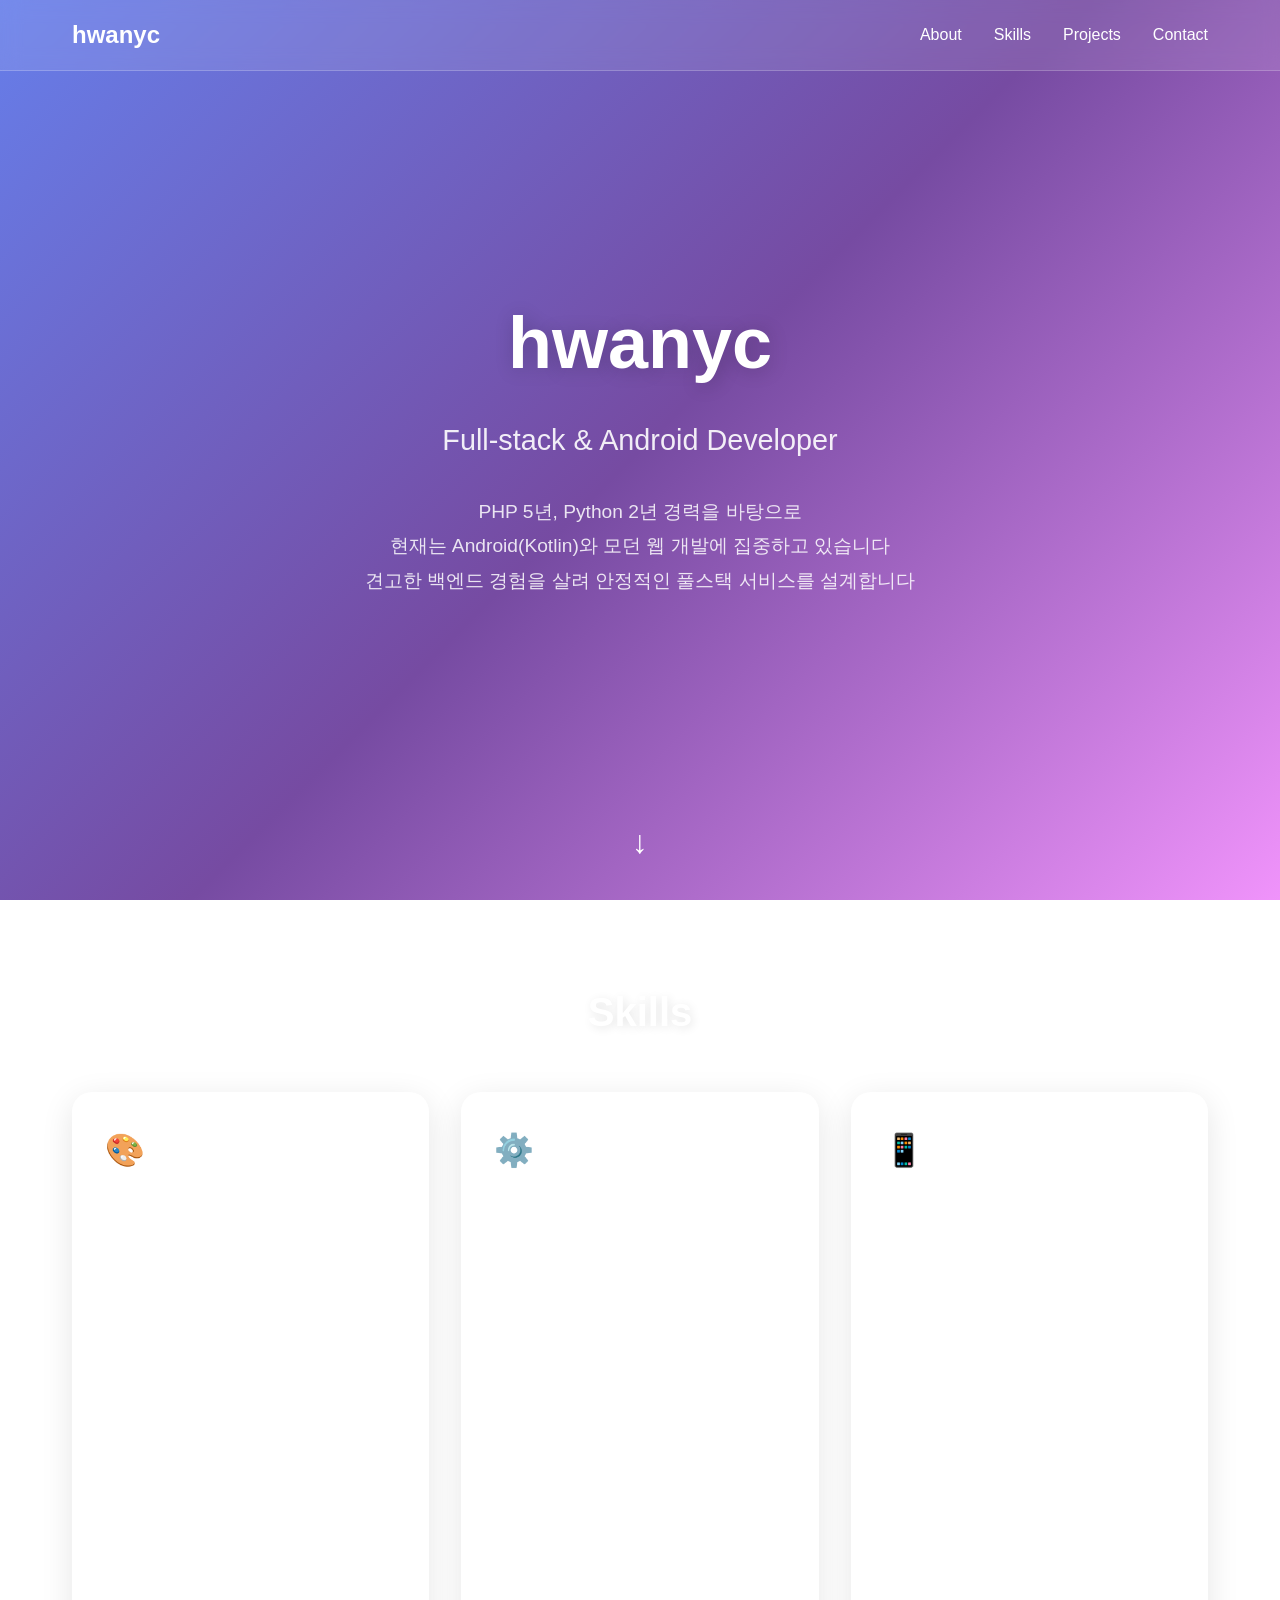
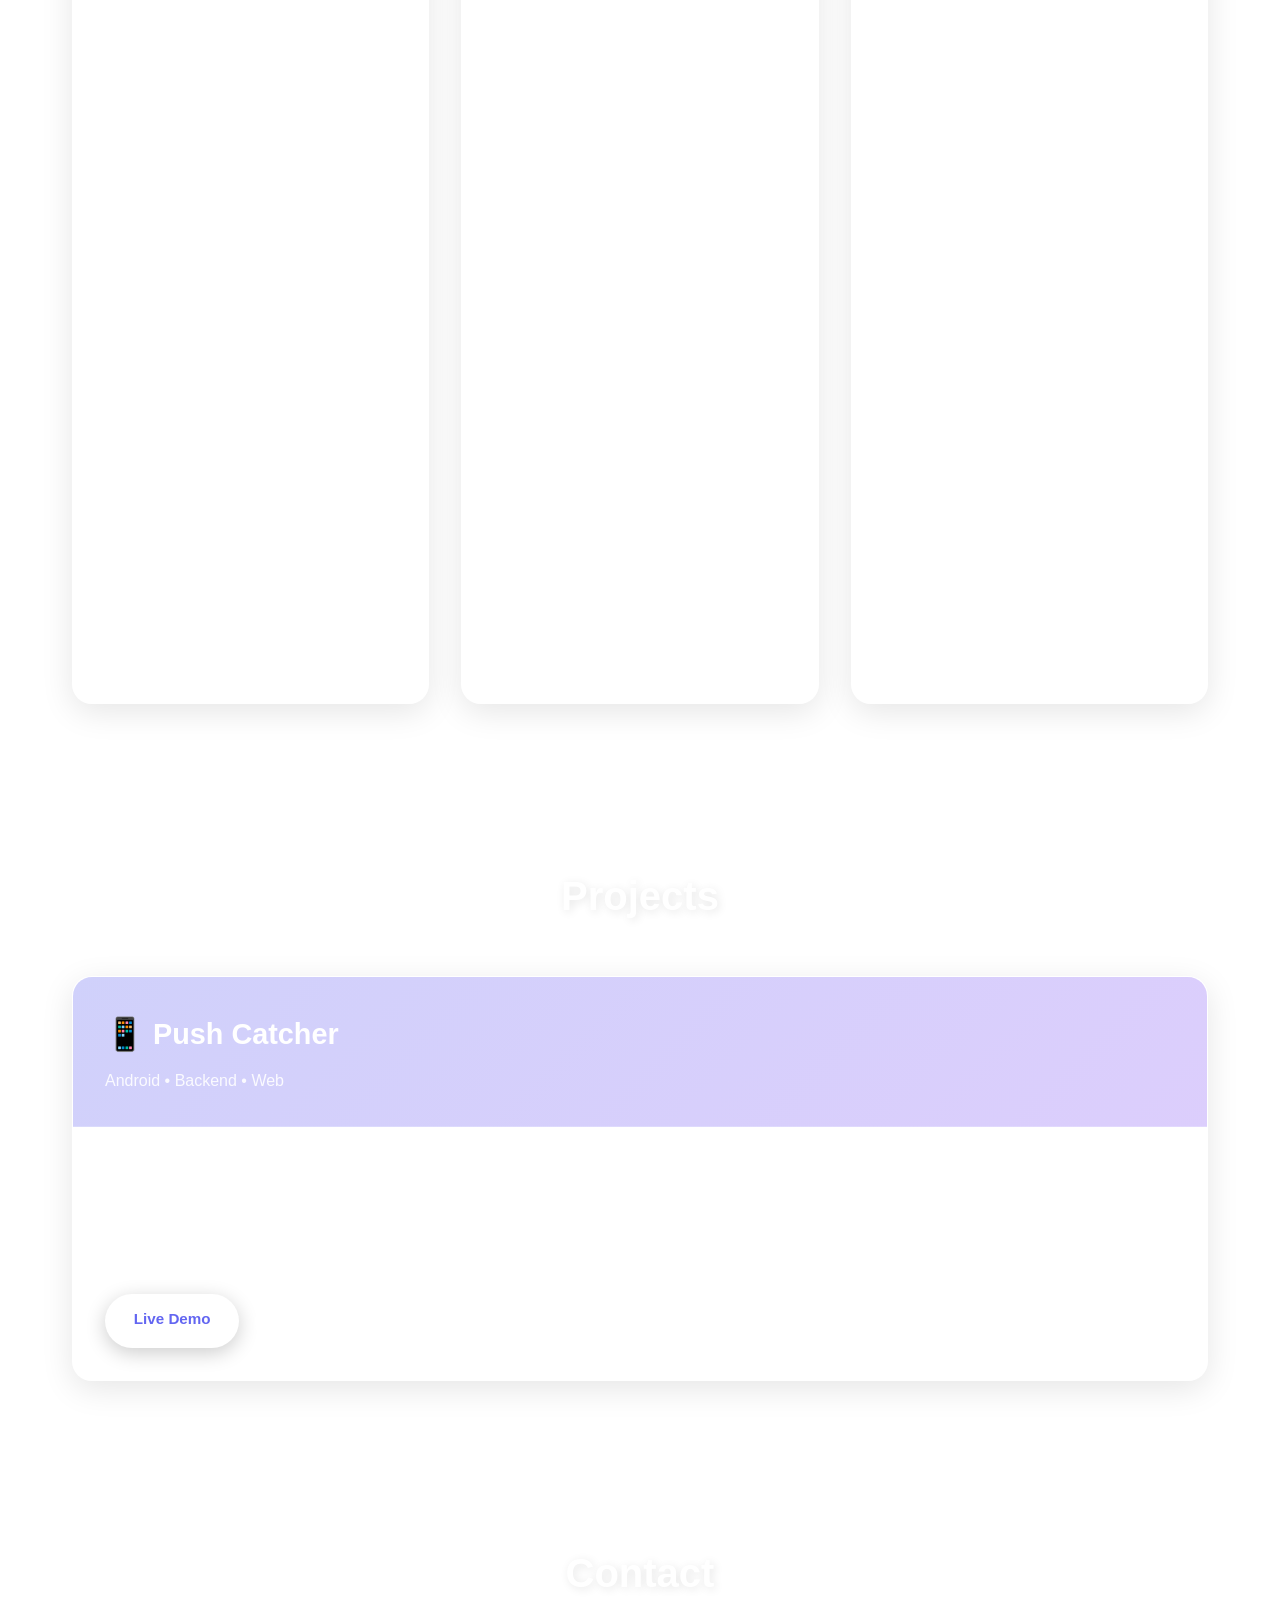
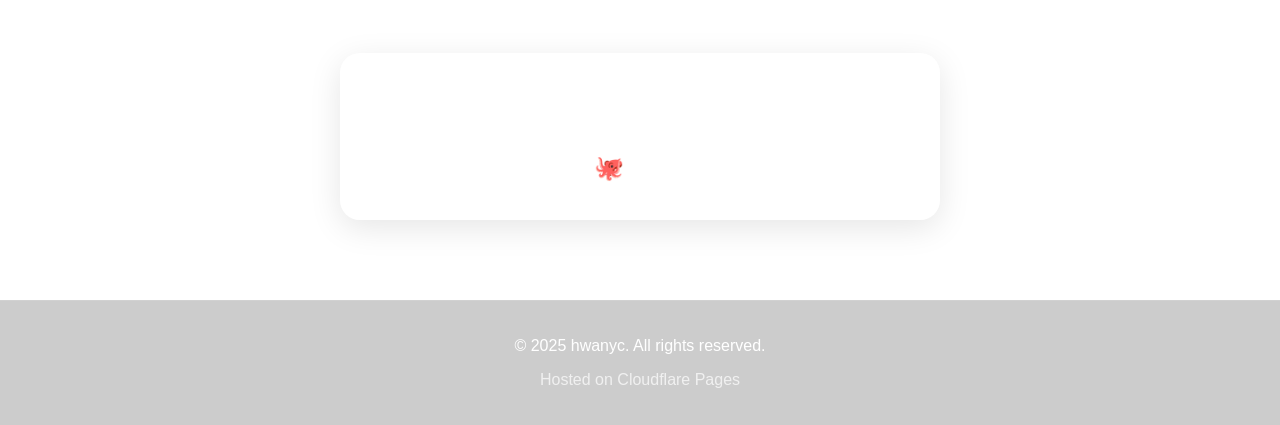
==== index.html @ a9b8cf5f "Restructure portfolio with main landing and detail pages 메인 랜딩 페이지와 서브 페이지로 구조 분리: - index.html: 프로필" ====
<!DOCTYPE html>
<html lang="ko">
<head>
    <meta charset="UTF-8">
    <meta name="viewport" content="width=device-width, initial-scale=1.0">
    <title>hwanyc - Full-stack & Android Developer</title>
    <meta name="description" content="Full-stack Developer 경력 7년차, Android 개발자 포트폴리오">
    <link rel="stylesheet" href="css/main.css">
</head>
<body>

    <!-- Navigation -->
    <nav>
        <div class="container">
            <a href="#" class="logo">hwanyc</a>
            <ul>
                <li><a href="#about">About</a></li>
                <li><a href="#skills">Skills</a></li>
                <li><a href="#projects">Projects</a></li>
                <li><a href="#contact">Contact</a></li>
            </ul>
        </div>
    </nav>

    <!-- Hero Section -->
    <section class="hero">
        <div class="hero-content">
            <h1>hwanyc</h1>
            <p class="subtitle">Full-stack & Android Developer</p>
            <p class="description">
                PHP 5년, Python 2년 경력을 바탕으로<br>
                현재는 Android(Kotlin)와 모던 웹 개발에 집중하고 있습니다<br>
                견고한 백엔드 경험을 살려 안정적인 풀스택 서비스를 설계합니다
            </p>
        </div>
        <div class="scroll-indicator">↓</div>
    </section>

    <!-- Skills Section -->
    <section id="skills">
        <div class="container">
            <h2 class="section-title">Skills</h2>
            <div class="skills-grid">
                <!-- Frontend -->
                <div class="glass-card skill-category">
                    <h3>
                        <span class="icon">🎨</span>
                        Frontend
                    </h3>
                    <div class="skill-item">
                        <div class="skill-name">Modern Web Development</div>
                        <div class="skill-description">
                            React 기반 SPA 개발과 Vite를 활용한 빠른 빌드 환경 구축 경험
                        </div>
                        <div class="skill-tags">
                            <span class="skill-tag">React</span>
                            <span class="skill-tag">Vite</span>
                            <span class="skill-tag">React Router</span>
                        </div>
                    </div>
                    <div class="skill-item">
                        <div class="skill-name">Styling & UI Framework</div>
                        <div class="skill-description">
                            Tailwind CSS로 유틸리티 퍼스트 방식의 반응형 디자인 구현
                        </div>
                        <div class="skill-tags">
                            <span class="skill-tag">Tailwind CSS</span>
                            <span class="skill-tag">Responsive Design</span>
                        </div>
                    </div>
                    <div class="skill-item">
                        <div class="skill-name">Data Visualization</div>
                        <div class="skill-description">
                            Chart.js를 활용한 대시보드 및 통계 데이터 시각화
                        </div>
                        <div class="skill-tags">
                            <span class="skill-tag">Chart.js</span>
                        </div>
                    </div>
                </div>

                <!-- Backend -->
                <div class="glass-card skill-category">
                    <h3>
                        <span class="icon">⚙️</span>
                        Backend
                    </h3>
                    <div class="skill-item">
                        <div class="skill-name">Node.js & Express.js</div>
                        <div class="skill-description">
                            RESTful API 서버 구축과 미들웨어 기반 아키텍처 설계
                        </div>
                        <div class="skill-tags">
                            <span class="skill-tag">Node.js</span>
                            <span class="skill-tag">Express.js</span>
                            <span class="skill-tag">RESTful API</span>
                        </div>
                    </div>
                    <div class="skill-item">
                        <div class="skill-name">Database & BaaS</div>
                        <div class="skill-description">
                            Supabase와 PostgreSQL을 활용한 데이터베이스 설계 및 관리
                        </div>
                        <div class="skill-tags">
                            <span class="skill-tag">Supabase</span>
                            <span class="skill-tag">PostgreSQL</span>
                            <span class="skill-tag">Oracle</span>
                            <span class="skill-tag">MySQL</span>
                        </div>
                    </div>
                    <div class="skill-item">
                        <div class="skill-name">Security & Authentication</div>
                        <div class="skill-description">
                            TOTP 기반 2단계 인증 시스템 구현과 JWT 토큰 관리
                        </div>
                        <div class="skill-tags">
                            <span class="skill-tag">TOTP Auth</span>
                            <span class="skill-tag">JWT</span>
                        </div>
                    </div>
                    <div class="skill-item">
                        <div class="skill-name">Legacy Backend Experience</div>
                        <div class="skill-description">
                            PHP 5년, Python 2년 경력으로 안정적인 백엔드 서비스 운영
                        </div>
                        <div class="skill-tags">
                            <span class="skill-tag">PHP (5년)</span>
                            <span class="skill-tag">Python (2년)</span>
                        </div>
                    </div>
                </div>

                <!-- Android -->
                <div class="glass-card skill-category">
                    <h3>
                        <span class="icon">📱</span>
                        Android
                    </h3>
                    <div class="skill-item">
                        <div class="skill-name">Kotlin & Modern UI</div>
                        <div class="skill-description">
                            Jetpack Compose를 활용한 선언적 UI 개발과 Material Design 3 적용
                        </div>
                        <div class="skill-tags">
                            <span class="skill-tag">Kotlin</span>
                            <span class="skill-tag">Jetpack Compose</span>
                            <span class="skill-tag">Material Design 3</span>
                        </div>
                    </div>
                    <div class="skill-item">
                        <div class="skill-name">Legacy UI Experience</div>
                        <div class="skill-description">
                            XML View 기반 레거시 UI 개발 경험으로 Compose와 XML 모두 능숙하게 다룸
                        </div>
                        <div class="skill-tags">
                            <span class="skill-tag">XML View (Legacy)</span>
                            <span class="skill-tag">ConstraintLayout</span>
                            <span class="skill-tag">RecyclerView</span>
                        </div>
                    </div>
                    <div class="skill-item">
                        <div class="skill-name">Architecture & Patterns</div>
                        <div class="skill-description">
                            MVVM 아키텍처 패턴과 클린 아키텍처 기반 코드 설계
                        </div>
                        <div class="skill-tags">
                            <span class="skill-tag">MVVM</span>
                            <span class="skill-tag">Clean Architecture</span>
                        </div>
                    </div>
                    <div class="skill-item">
                        <div class="skill-name">Async & Reactive Programming</div>
                        <div class="skill-description">
                            Coroutines와 Flow를 활용한 비동기 처리와 반응형 프로그래밍
                        </div>
                        <div class="skill-tags">
                            <span class="skill-tag">Coroutines</span>
                            <span class="skill-tag">StateFlow</span>
                            <span class="skill-tag">Flow</span>
                        </div>
                    </div>
                    <div class="skill-item">
                        <div class="skill-name">Networking & Local Storage</div>
                        <div class="skill-description">
                            Ktor Client로 네트워킹 구현, Room과 DataStore로 로컬 데이터 관리
                        </div>
                        <div class="skill-tags">
                            <span class="skill-tag">Ktor Client</span>
                            <span class="skill-tag">Room Database</span>
                            <span class="skill-tag">DataStore</span>
                        </div>
                    </div>
                    <div class="skill-item">
                        <div class="skill-name">Android Services</div>
                        <div class="skill-description">
                            NotificationListenerService와 WorkManager를 활용한 백그라운드 작업 처리
                        </div>
                        <div class="skill-tags">
                            <span class="skill-tag">NotificationListenerService</span>
                            <span class="skill-tag">WorkManager</span>
                            <span class="skill-tag">Foreground Service</span>
                        </div>
                    </div>
                </div>
            </div>
        </div>
    </section>

    <!-- Projects Section -->
    <section id="projects">
        <div class="container">
            <h2 class="section-title">Projects</h2>
            <div class="projects-grid">
                <!-- Push Catcher Project -->
                <div class="project-card">
                    <div class="project-header">
                        <h3>
                            <span class="icon">📱</span>
                            Push Catcher
                        </h3>
                        <p class="project-type">Android • Backend • Web</p>
                    </div>
                    <div class="project-body">
                        <p class="project-description">
                            카드사 푸시 알림을 자동으로 캐치해서 거래 내역을 추적하고,
                            실적을 한눈에 관리할 수 있는 Android 앱입니다.
                            백엔드 API와 Web CMS까지 풀스택으로 개발했습니다.
                        </p>
                        <div class="project-tech">
                            <span class="tech-badge">Kotlin</span>
                            <span class="tech-badge">Compose</span>
                            <span class="tech-badge">MVVM</span>
                            <span class="tech-badge">Node.js</span>
                            <span class="tech-badge">Express</span>
                            <span class="tech-badge">React</span>
                            <span class="tech-badge">Supabase</span>
                        </div>
                        <div class="project-links">
                            <a href="https://push-catcher-frontend.vercel.app/" class="btn btn-primary" target="_blank" onclick="event.stopPropagation()">Live Demo</a>
                            <a href="push-catcher.html" class="btn btn-secondary" data-detail-link>자세히 보기</a>
                        </div>
                    </div>
                </div>

                <!-- Add more projects here in the future -->
            </div>
        </div>
    </section>

    <!-- Contact Section -->
    <section id="contact">
        <div class="container">
            <h2 class="section-title">Contact</h2>
            <div class="glass-card contact-info">
                <p>프로젝트 문의나 협업 제안이 있으시면 언제든 연락주세요</p>
                <div class="contact-links">
                    <a href="https://github.com/hwanyc-repository" class="contact-link" target="_blank">
                        <span class="icon">🐙</span>
                        <span>GitHub</span>
                    </a>
                </div>
            </div>
        </div>
    </section>

    <!-- Footer -->
    <footer>
        <p>&copy; 2025 hwanyc. All rights reserved.</p>
        <p style="margin-top: 0.5rem; color: rgba(255,255,255,0.7);">Hosted on Cloudflare Pages</p>
    </footer>

    <script src="js/main.js"></script>

</body>
</html>
---- css/main.css ----
/* Main Portfolio Styles */

* {
    margin: 0;
    padding: 0;
    box-sizing: border-box;
}

:root {
    --primary: #6366f1;
    --primary-dark: #4f46e5;
    --secondary: #ec4899;
    --accent: #14b8a6;
    --text-dark: #1e293b;
    --text-light: #64748b;
    --bg-light: #f8fafc;
}

html {
    scroll-behavior: smooth;
}

body {
    font-family: -apple-system, BlinkMacSystemFont, 'Segoe UI', 'Noto Sans KR', sans-serif;
    background: linear-gradient(135deg, #667eea 0%, #764ba2 50%, #f093fb 100%);
    background-attachment: fixed;
    color: var(--text-dark);
    line-height: 1.6;
    overflow-x: hidden;
}

/* Navigation */
nav {
    position: fixed;
    top: 0;
    width: 100%;
    background: rgba(255, 255, 255, 0.1);
    backdrop-filter: blur(10px);
    border-bottom: 1px solid rgba(255, 255, 255, 0.2);
    z-index: 1000;
    padding: 1rem 0;
}

nav .container {
    max-width: 1200px;
    margin: 0 auto;
    padding: 0 2rem;
    display: flex;
    justify-content: space-between;
    align-items: center;
}

nav .logo {
    font-size: 1.5rem;
    font-weight: bold;
    color: white;
    text-decoration: none;
}

nav ul {
    display: flex;
    list-style: none;
    gap: 2rem;
}

nav a {
    color: white;
    text-decoration: none;
    transition: opacity 0.3s;
}

nav a:hover {
    opacity: 0.8;
}

/* Hero Section */
.hero {
    min-height: 100vh;
    display: flex;
    align-items: center;
    justify-content: center;
    text-align: center;
    padding: 6rem 2rem 4rem;
    position: relative;
}

.hero-content {
    max-width: 900px;
    animation: fadeInUp 1s ease-out;
}

.hero h1 {
    font-size: 4.5rem;
    color: white;
    margin-bottom: 1rem;
    text-shadow: 2px 2px 20px rgba(0,0,0,0.2);
}

.hero .subtitle {
    font-size: 1.8rem;
    color: rgba(255, 255, 255, 0.9);
    margin-bottom: 2rem;
    font-weight: 300;
}

.hero .description {
    font-size: 1.2rem;
    color: rgba(255, 255, 255, 0.85);
    margin-bottom: 3rem;
    line-height: 1.8;
}

.scroll-indicator {
    position: absolute;
    bottom: 2rem;
    left: 50%;
    transform: translateX(-50%);
    animation: bounce 2s infinite;
    color: white;
    font-size: 2rem;
}

/* Container */
.container {
    max-width: 1200px;
    margin: 0 auto;
    padding: 0 2rem;
}

/* Section */
section {
    padding: 5rem 2rem;
}

.section-title {
    text-align: center;
    font-size: 2.5rem;
    color: white;
    margin-bottom: 3rem;
    text-shadow: 2px 2px 10px rgba(0,0,0,0.1);
}

/* Glass Card */
.glass-card {
    background: rgba(255, 255, 255, 0.15);
    backdrop-filter: blur(10px);
    border-radius: 20px;
    border: 1px solid rgba(255, 255, 255, 0.2);
    padding: 2rem;
    box-shadow: 0 8px 32px rgba(0,0,0,0.1);
    transition: transform 0.3s, box-shadow 0.3s;
}

.glass-card:hover {
    transform: translateY(-5px);
    box-shadow: 0 15px 45px rgba(0,0,0,0.2);
}

/* Skills Grid */
.skills-grid {
    display: grid;
    grid-template-columns: repeat(auto-fit, minmax(320px, 1fr));
    gap: 2rem;
    margin-top: 3rem;
}

.skill-category {
    text-align: left;
}

.skill-category h3 {
    color: white;
    font-size: 1.8rem;
    margin-bottom: 1.5rem;
    display: flex;
    align-items: center;
    gap: 0.5rem;
}

.skill-category .icon {
    font-size: 2rem;
}

.skill-item {
    margin-bottom: 1.5rem;
}

.skill-name {
    color: white;
    font-size: 1.1rem;
    font-weight: 600;
    margin-bottom: 0.5rem;
}

.skill-description {
    color: rgba(255, 255, 255, 0.8);
    font-size: 0.95rem;
    line-height: 1.5;
}

.skill-tags {
    display: flex;
    flex-wrap: wrap;
    gap: 0.5rem;
    margin-top: 0.5rem;
}

.skill-tag {
    background: rgba(255, 255, 255, 0.2);
    color: white;
    padding: 0.3rem 0.8rem;
    border-radius: 20px;
    font-size: 0.85rem;
    border: 1px solid rgba(255, 255, 255, 0.3);
}

/* Projects Grid */
.projects-grid {
    display: grid;
    grid-template-columns: repeat(auto-fit, minmax(350px, 1fr));
    gap: 2rem;
    margin-top: 3rem;
}

.project-card {
    background: rgba(255, 255, 255, 0.15);
    backdrop-filter: blur(10px);
    border-radius: 20px;
    border: 1px solid rgba(255, 255, 255, 0.2);
    padding: 0;
    overflow: hidden;
    box-shadow: 0 8px 32px rgba(0,0,0,0.1);
    transition: transform 0.3s, box-shadow 0.3s;
    cursor: pointer;
}

.project-card:hover {
    transform: translateY(-5px);
    box-shadow: 0 15px 45px rgba(0,0,0,0.2);
}

.project-header {
    background: linear-gradient(135deg, rgba(99, 102, 241, 0.3) 0%, rgba(139, 92, 246, 0.3) 100%);
    padding: 2rem;
    border-bottom: 1px solid rgba(255, 255, 255, 0.2);
}

.project-header h3 {
    color: white;
    font-size: 1.8rem;
    margin-bottom: 0.5rem;
    display: flex;
    align-items: center;
    gap: 0.5rem;
}

.project-header .icon {
    font-size: 2rem;
}

.project-header .project-type {
    color: rgba(255, 255, 255, 0.9);
    font-size: 1rem;
    font-weight: 400;
}

.project-body {
    padding: 2rem;
}

.project-description {
    color: rgba(255, 255, 255, 0.9);
    margin-bottom: 1.5rem;
    line-height: 1.6;
}

.project-tech {
    display: flex;
    flex-wrap: wrap;
    gap: 0.5rem;
    margin-bottom: 1.5rem;
}

.tech-badge {
    background: rgba(255, 255, 255, 0.2);
    backdrop-filter: blur(10px);
    color: white;
    padding: 0.4rem 1rem;
    border-radius: 20px;
    border: 1px solid rgba(255, 255, 255, 0.3);
    font-weight: 500;
    font-size: 0.85rem;
}

.project-links {
    display: flex;
    gap: 1rem;
}

.btn {
    padding: 0.8rem 1.8rem;
    border-radius: 50px;
    text-decoration: none;
    font-weight: 600;
    transition: all 0.3s;
    display: inline-block;
    font-size: 0.95rem;
}

.btn-primary {
    background: white;
    color: var(--primary);
    box-shadow: 0 5px 20px rgba(0,0,0,0.2);
}

.btn-primary:hover {
    transform: translateY(-2px);
    box-shadow: 0 8px 25px rgba(0,0,0,0.3);
}

.btn-secondary {
    background: rgba(255, 255, 255, 0.2);
    color: white;
    border: 2px solid white;
    backdrop-filter: blur(10px);
}

.btn-secondary:hover {
    background: rgba(255, 255, 255, 0.3);
    transform: translateY(-2px);
}

/* Contact */
.contact-info {
    text-align: center;
    max-width: 600px;
    margin: 0 auto;
}

.contact-info p {
    color: rgba(255, 255, 255, 0.9);
    font-size: 1.2rem;
    margin-bottom: 2rem;
}

.contact-links {
    display: flex;
    justify-content: center;
    gap: 2rem;
    flex-wrap: wrap;
}

.contact-link {
    color: white;
    text-decoration: none;
    font-size: 1.1rem;
    display: flex;
    align-items: center;
    gap: 0.5rem;
    transition: opacity 0.3s;
}

.contact-link:hover {
    opacity: 0.8;
}

.contact-link .icon {
    font-size: 1.5rem;
}

/* Footer */
footer {
    background: rgba(0, 0, 0, 0.2);
    backdrop-filter: blur(10px);
    color: white;
    text-align: center;
    padding: 2rem;
    border-top: 1px solid rgba(255, 255, 255, 0.1);
}

/* Animations */
@keyframes fadeInUp {
    from {
        opacity: 0;
        transform: translateY(30px);
    }
    to {
        opacity: 1;
        transform: translateY(0);
    }
}

@keyframes bounce {
    0%, 20%, 50%, 80%, 100% {
        transform: translateX(-50%) translateY(0);
    }
    40% {
        transform: translateX(-50%) translateY(-20px);
    }
    60% {
        transform: translateX(-50%) translateY(-10px);
    }
}

.fade-in {
    opacity: 0;
    animation: fadeInUp 0.8s ease-out forwards;
}

/* Mobile Responsive */
@media (max-width: 768px) {
    .hero h1 {
        font-size: 2.5rem;
    }

    .hero .subtitle {
        font-size: 1.3rem;
    }

    nav ul {
        display: none;
    }

    .section-title {
        font-size: 2rem;
    }

    .skills-grid,
    .projects-grid {
        grid-template-columns: 1fr;
    }

    .project-links {
        flex-direction: column;
    }

    .btn {
        width: 100%;
        text-align: center;
    }
}
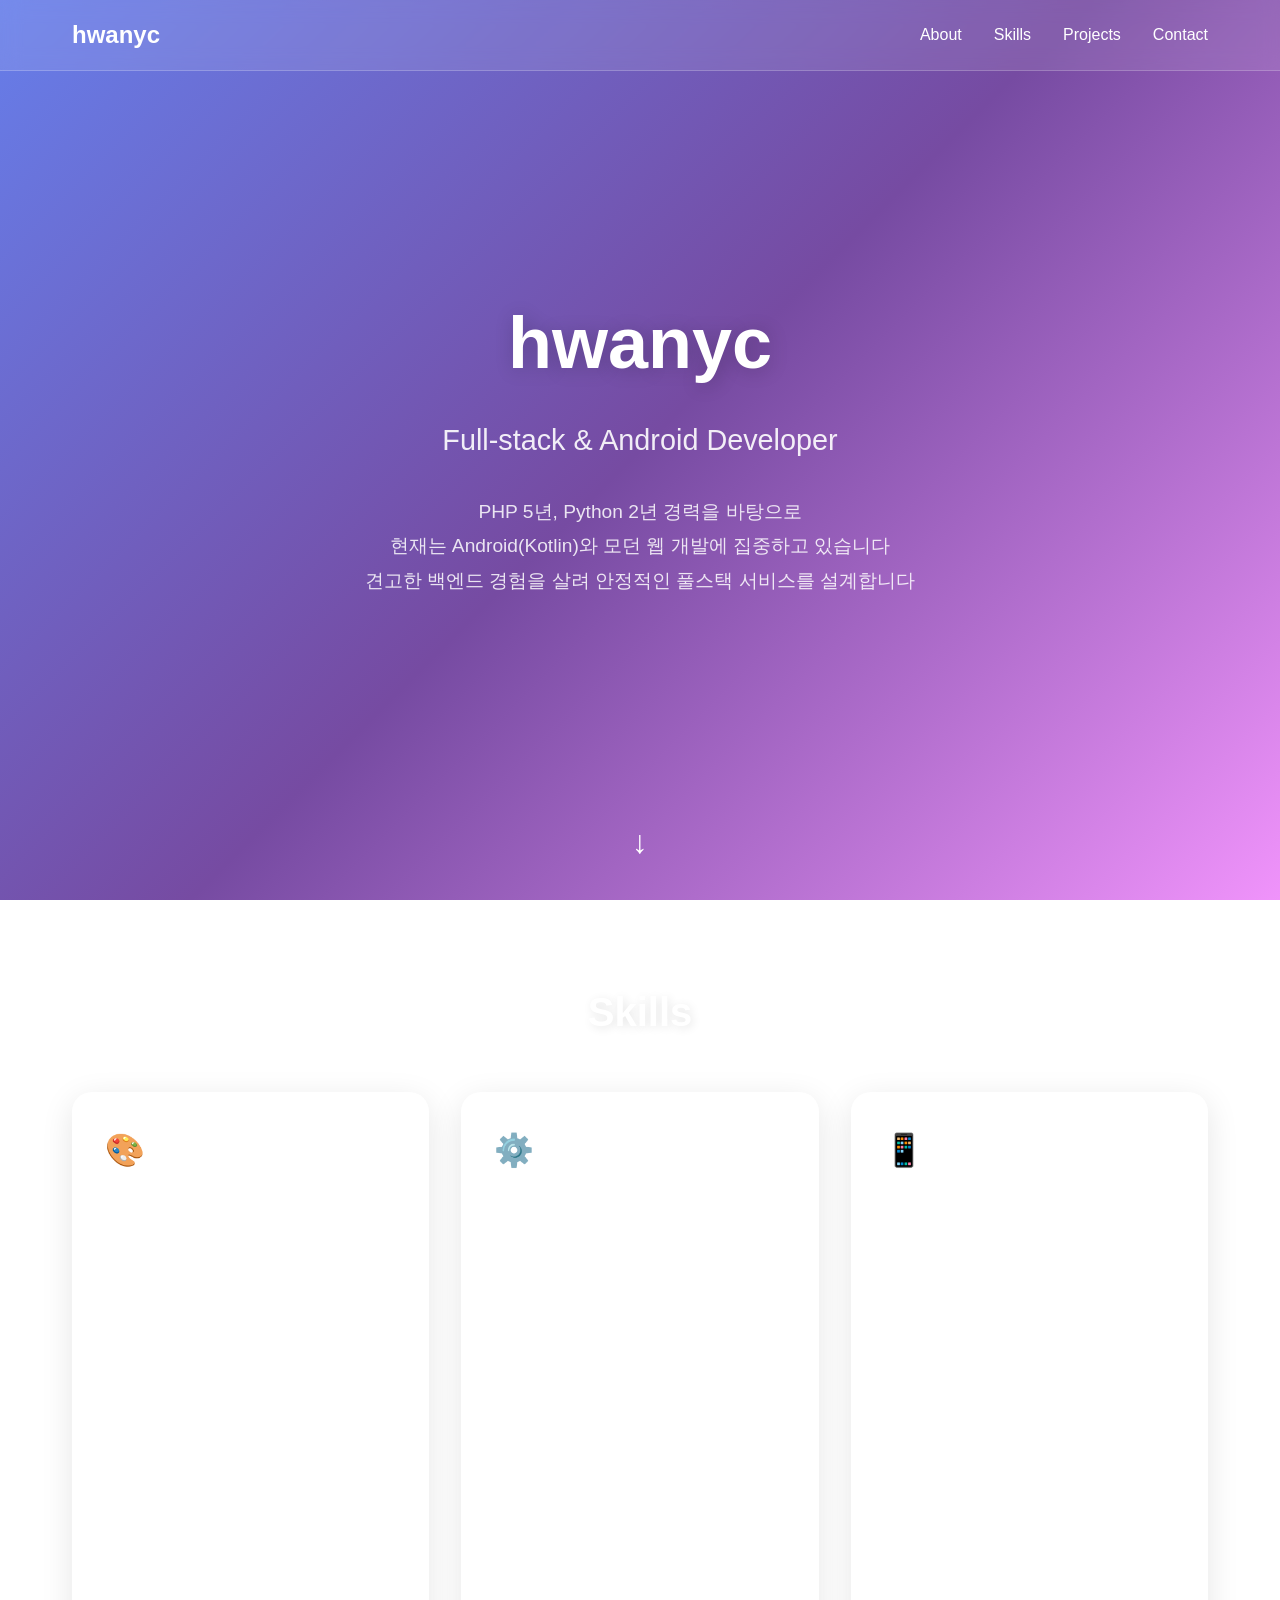
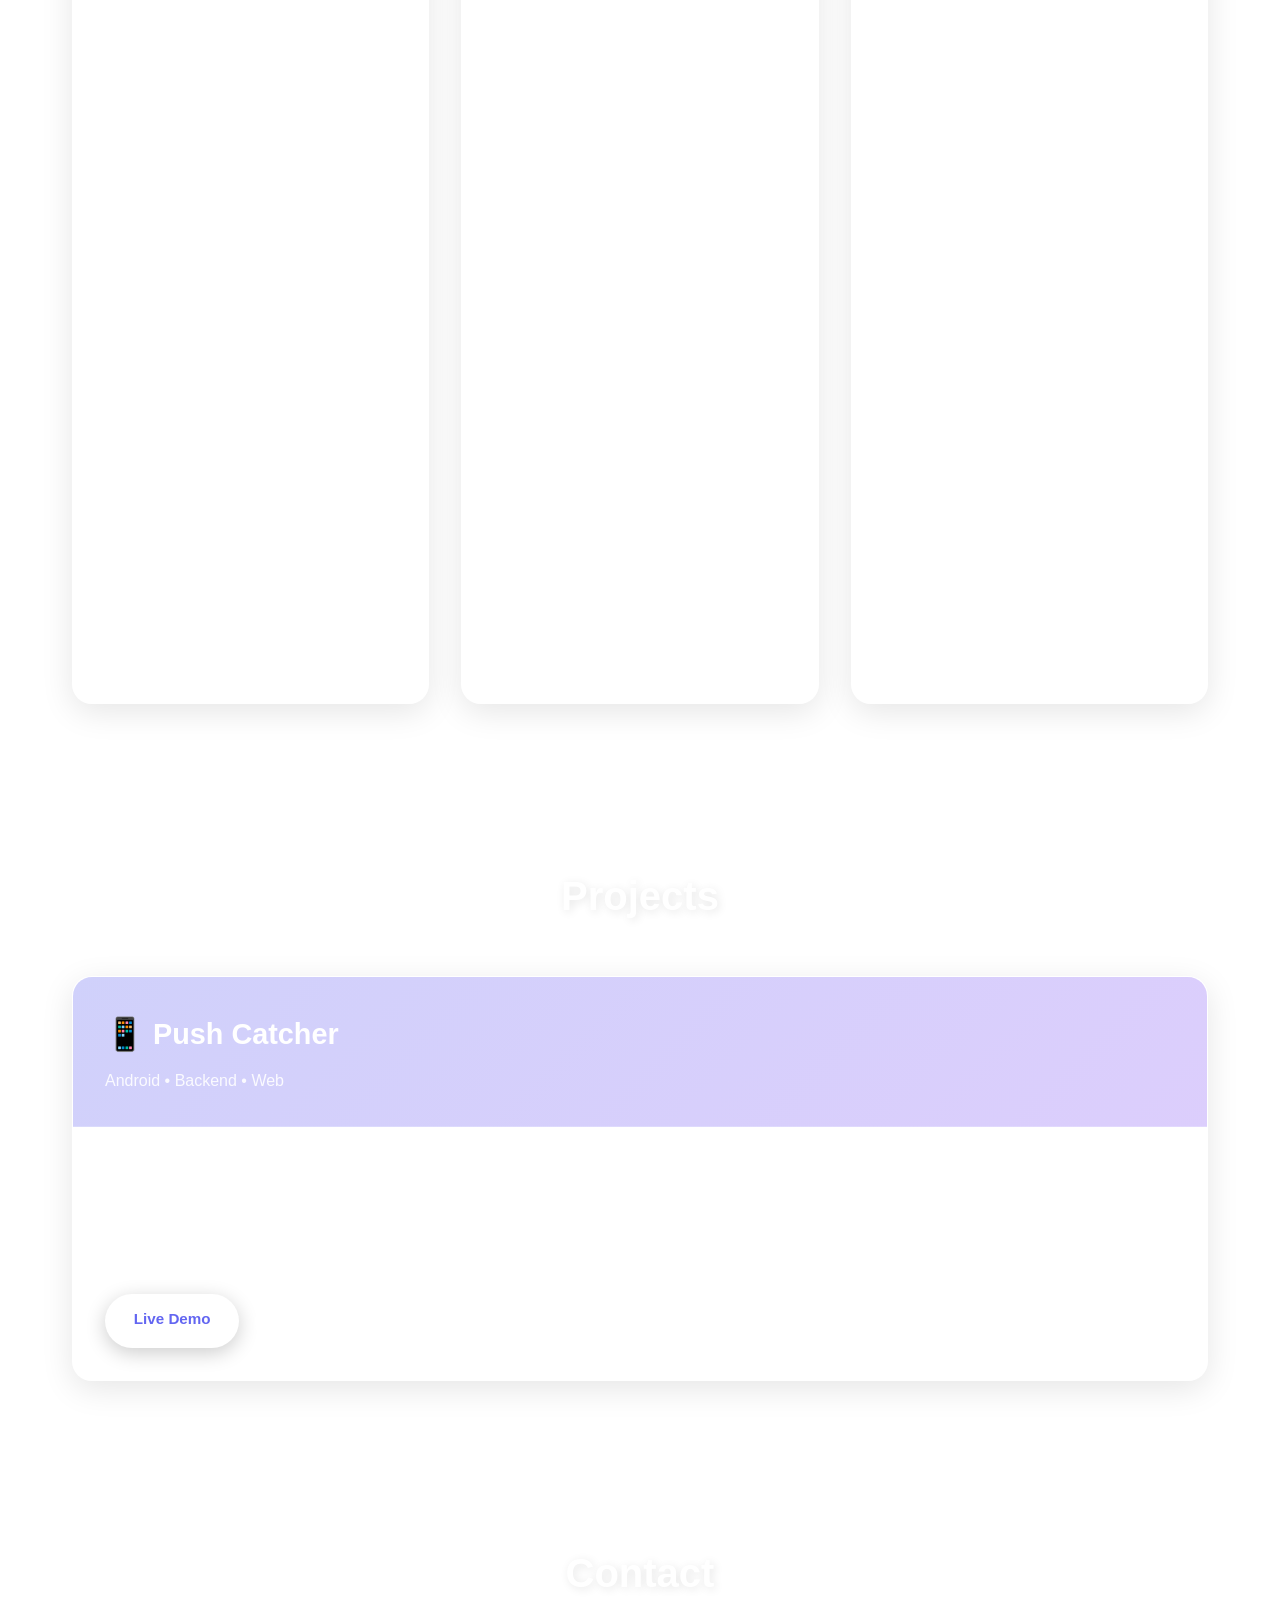
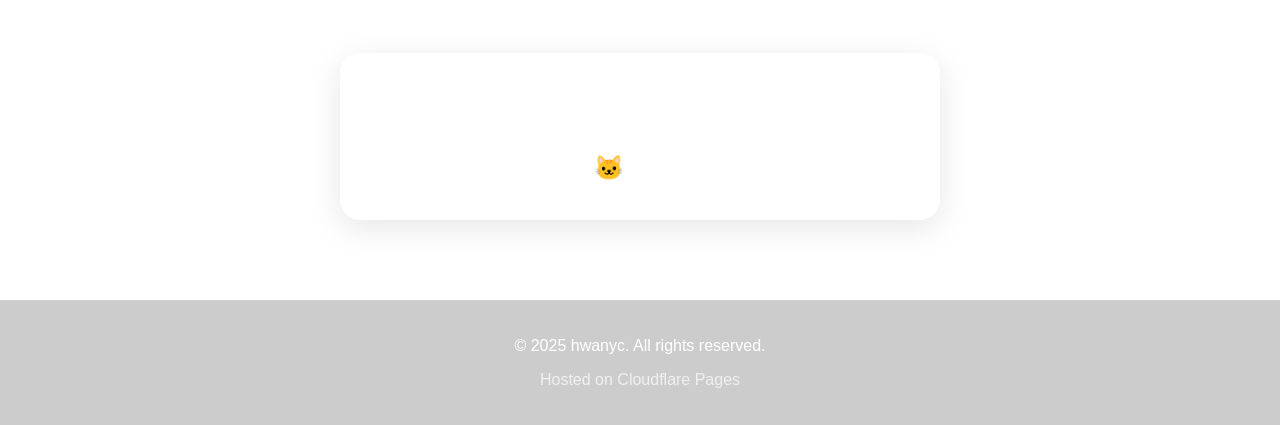
==== commit d89a790f: "Change GitHub icon from octopus to cat" ====
--- a/index.html
+++ b/index.html
@@ -255,7 +255,7 @@
                 <p>프로젝트 문의나 협업 제안이 있으시면 언제든 연락주세요</p>
                 <div class="contact-links">
                     <a href="https://github.com/hwanyc-repository" class="contact-link" target="_blank">
-                        <span class="icon">🐙</span>
+                        <span class="icon">🐱</span>
                         <span>GitHub</span>
                     </a>
                 </div>
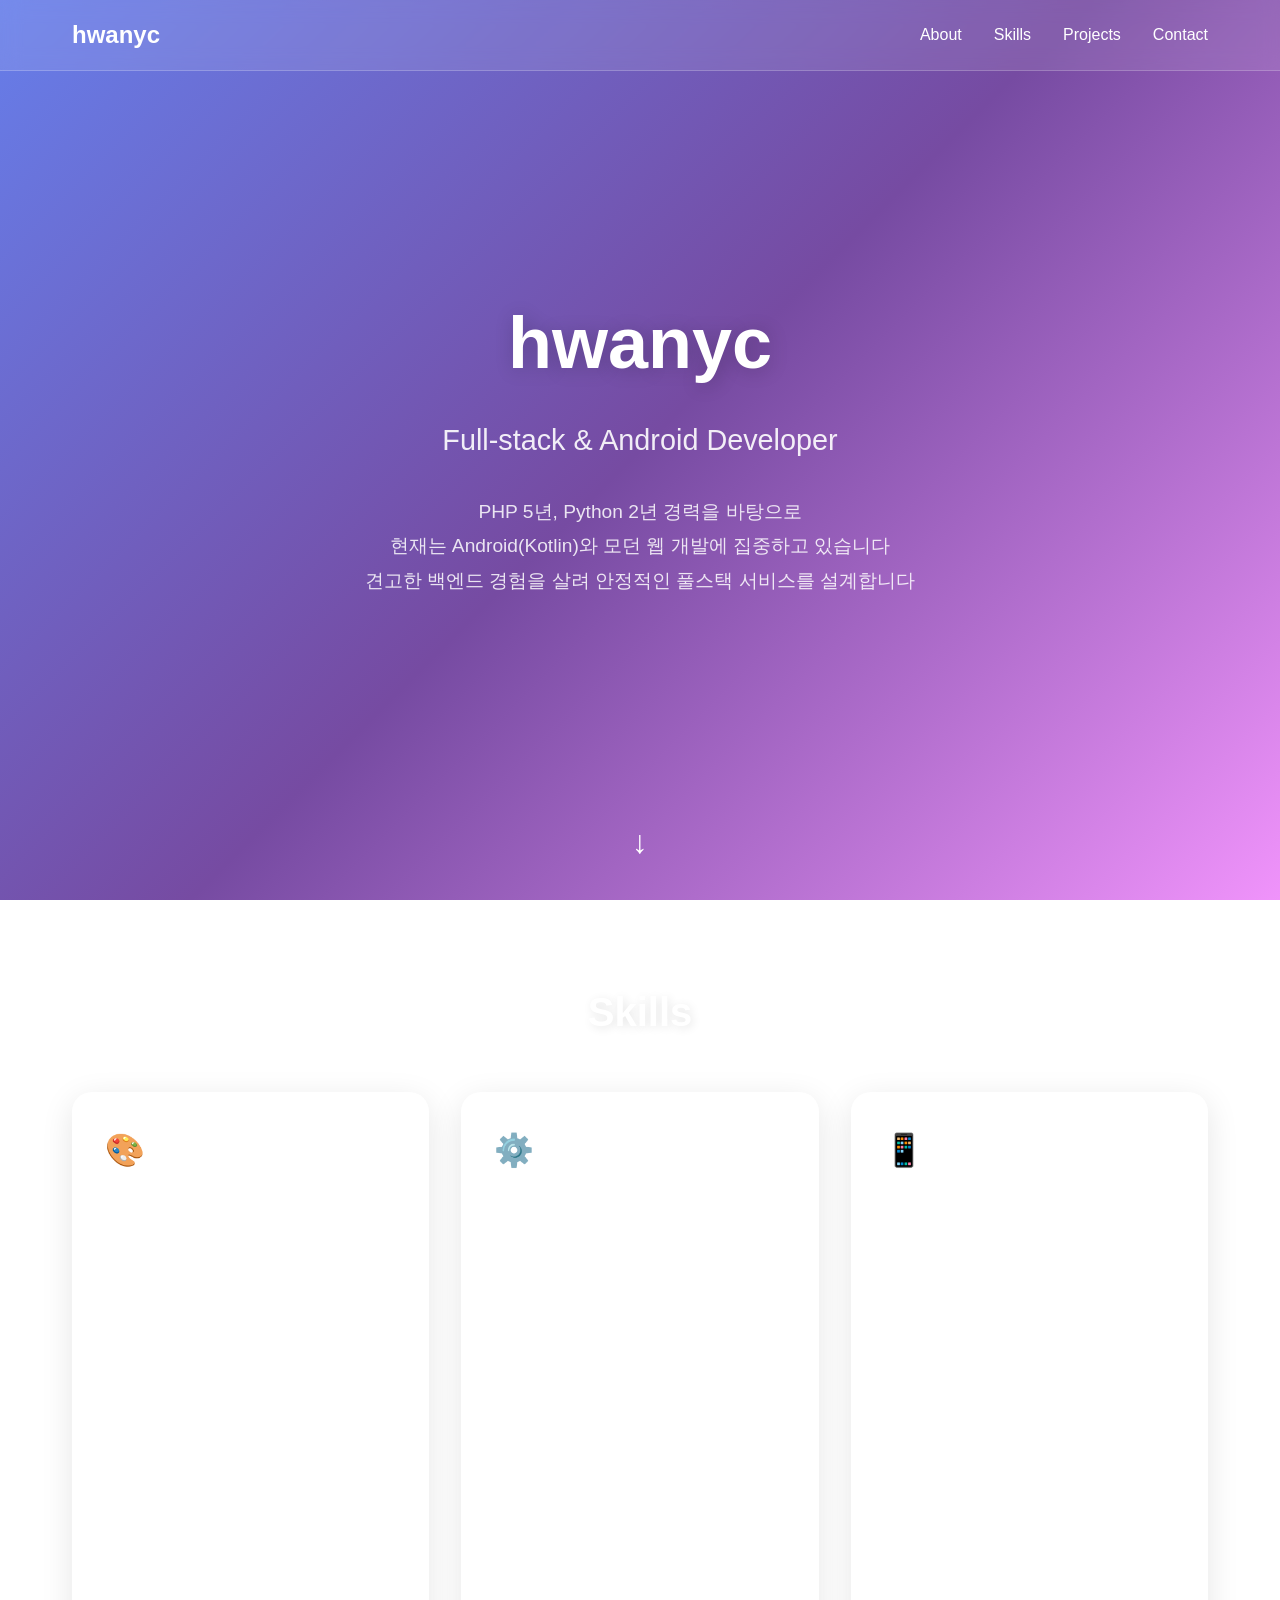
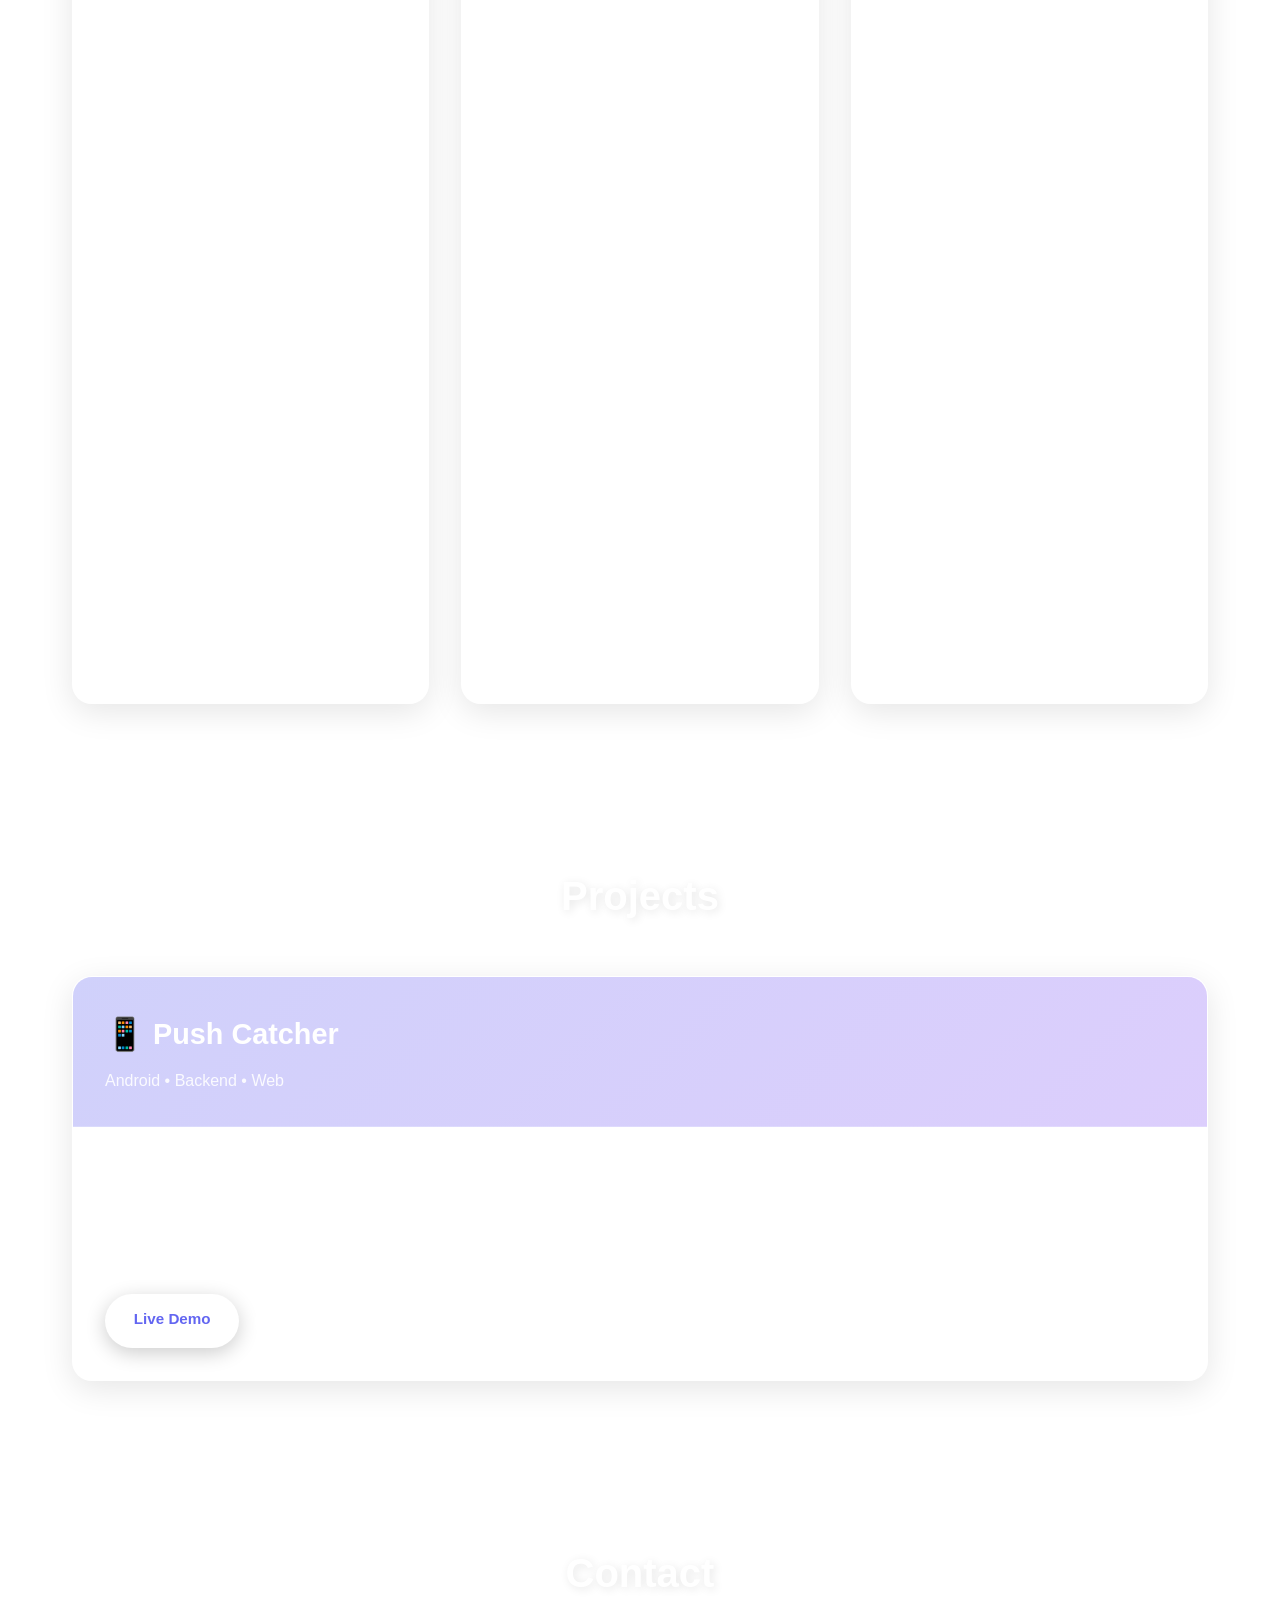
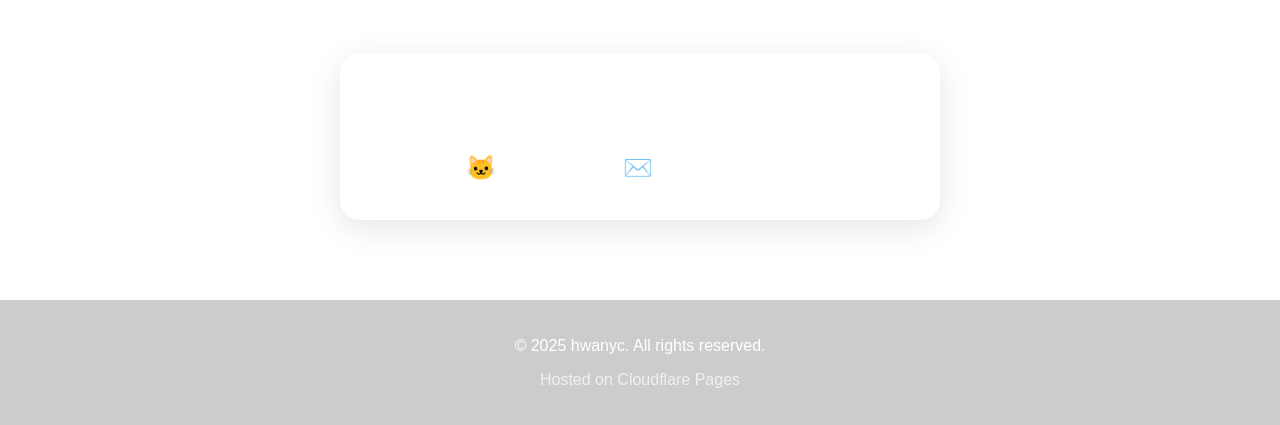
==== commit 18486d6d: "Add email contact link to index.html" ====
--- a/index.html
+++ b/index.html
@@ -258,6 +258,11 @@
                         <span class="icon">🐱</span>
                         <span>GitHub</span>
                     </a>
+                    <br/>
+                    <a href="mailto:hwanyc@duck.com" class="contact-link" target="_blank">
+                        <span class="icon">✉️</span>
+                        <span>hwanyc@duck.com</span>
+                    </a>
                 </div>
             </div>
         </div>
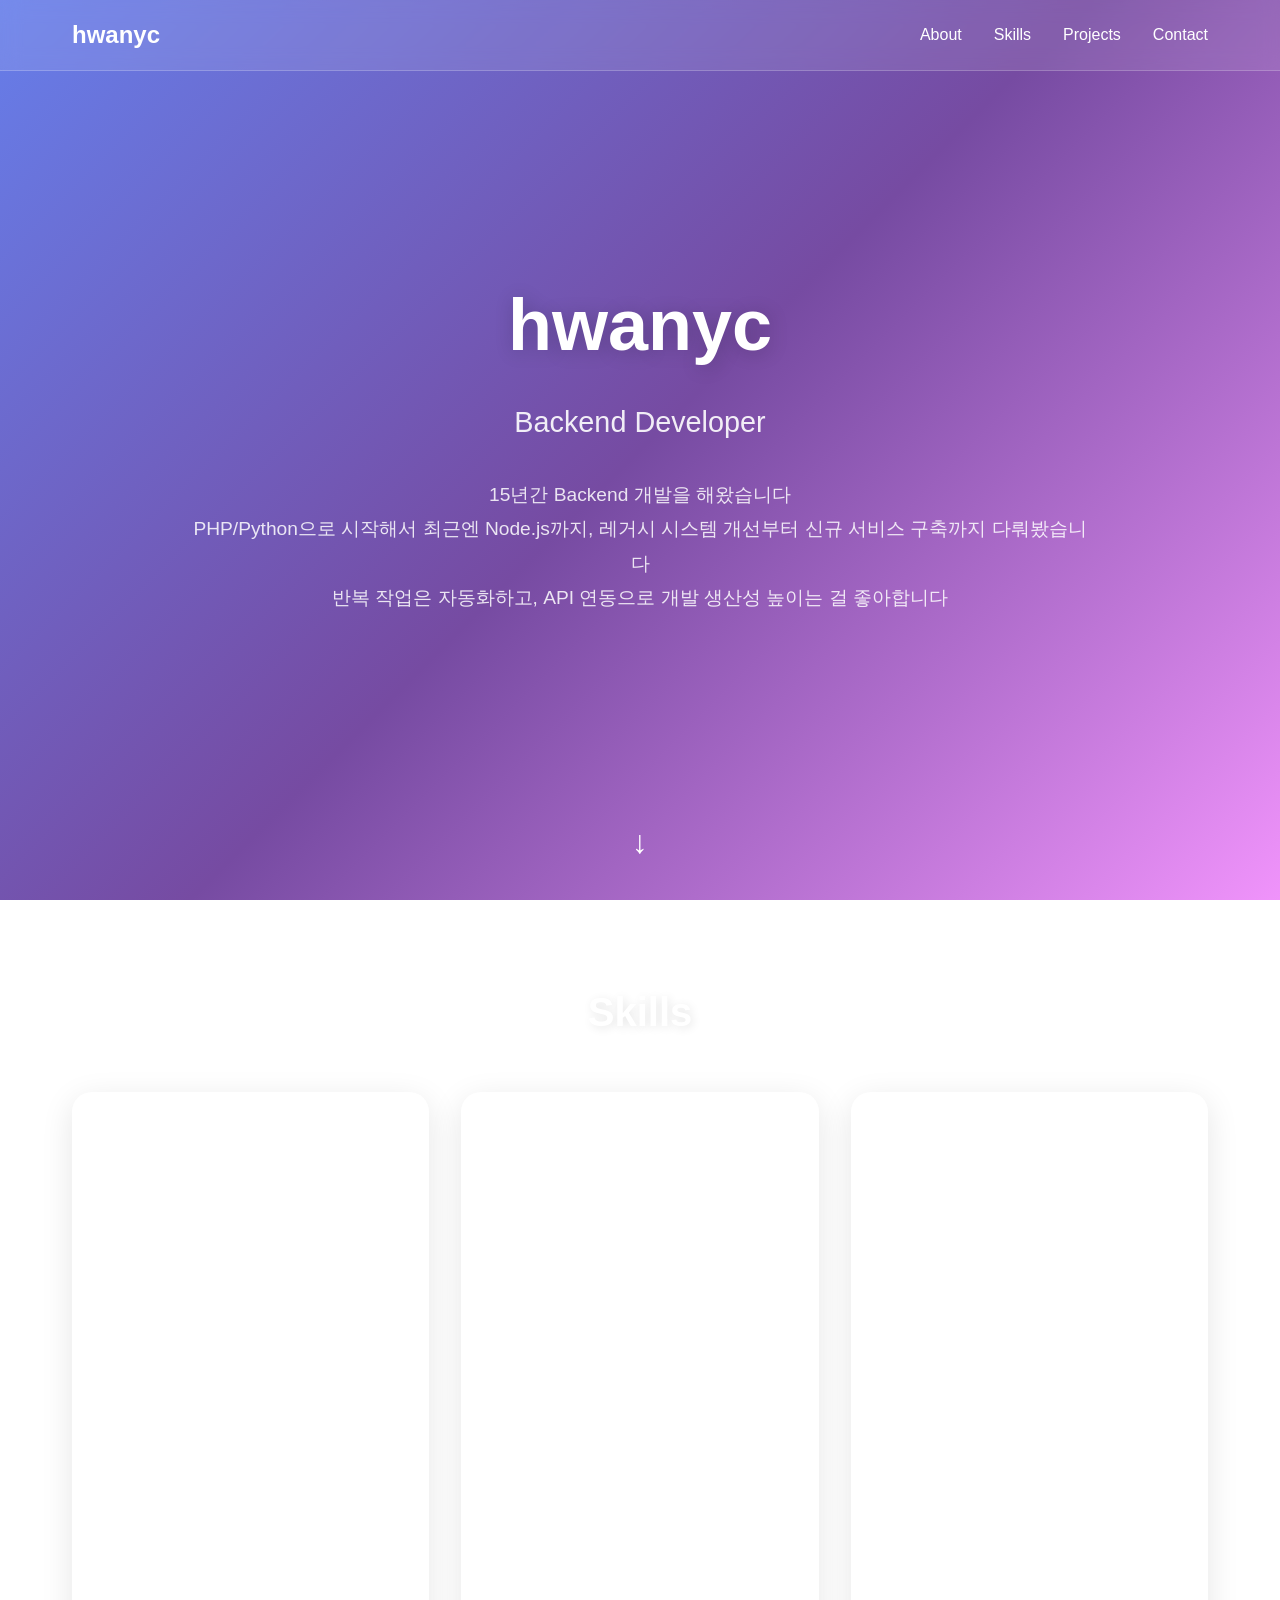
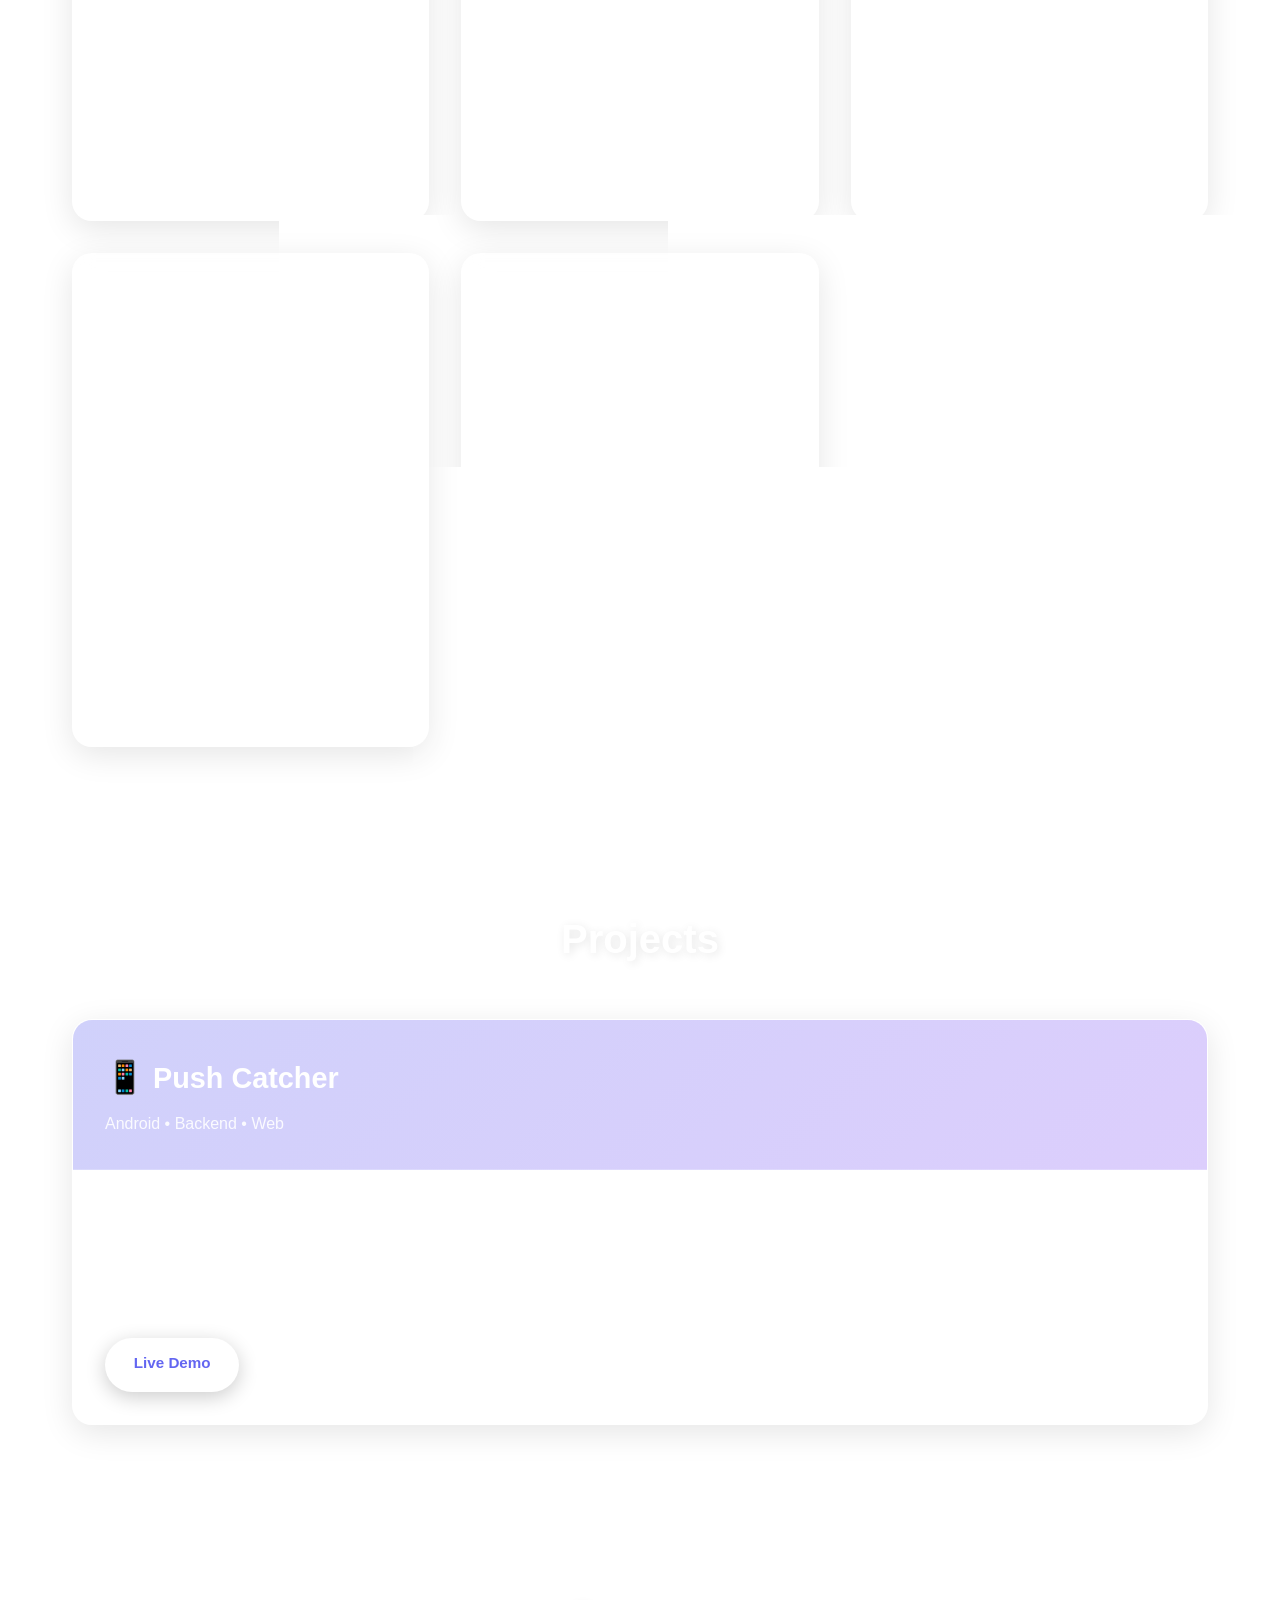
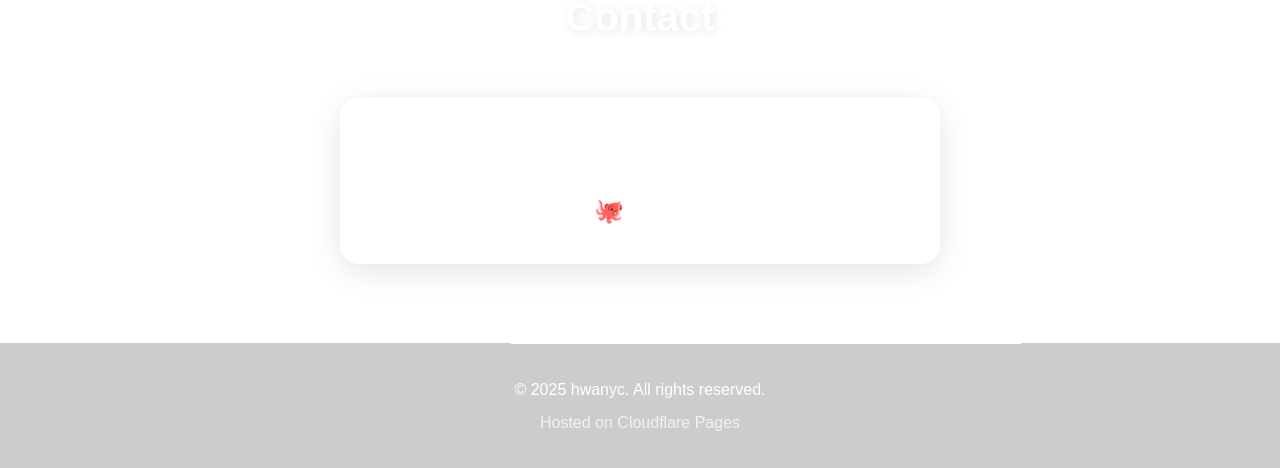
==== commit 9ba9c8e1: "Update portfolio with 15 years real career experience 실제 경력 15년을 반영한 포트폴리오로 업데이트:  프로필: - Backend De" ====
--- a/index.html
+++ b/index.html
@@ -3,8 +3,8 @@
 <head>
     <meta charset="UTF-8">
     <meta name="viewport" content="width=device-width, initial-scale=1.0">
-    <title>hwanyc - Full-stack & Android Developer</title>
-    <meta name="description" content="Full-stack Developer 경력 7년차, Android 개발자 포트폴리오">
+    <title>hwanyc - Backend Developer</title>
+    <meta name="description" content="Backend Developer 경력 15년, PHP/Python/Node.js, AWS 인프라 운영, API 연동 및 자동화 전문">
     <link rel="stylesheet" href="css/main.css">
 </head>
 <body>
@@ -26,11 +26,11 @@
     <section class="hero">
         <div class="hero-content">
             <h1>hwanyc</h1>
-            <p class="subtitle">Full-stack & Android Developer</p>
+            <p class="subtitle">Backend Developer</p>
             <p class="description">
-                PHP 5년, Python 2년 경력을 바탕으로<br>
-                현재는 Android(Kotlin)와 모던 웹 개발에 집중하고 있습니다<br>
-                견고한 백엔드 경험을 살려 안정적인 풀스택 서비스를 설계합니다
+                15년간 Backend 개발을 해왔습니다<br>
+                PHP/Python으로 시작해서 최근엔 Node.js까지, 레거시 시스템 개선부터 신규 서비스 구축까지 다뤄봤습니다<br>
+                반복 작업은 자동화하고, API 연동으로 개발 생산성 높이는 걸 좋아합니다
             </p>
         </div>
         <div class="scroll-indicator">↓</div>
@@ -41,37 +41,138 @@
         <div class="container">
             <h2 class="section-title">Skills</h2>
             <div class="skills-grid">
+                <!-- Backend Development -->
+                <div class="glass-card skill-category">
+                    <h3>Backend Development</h3>
+                    <div class="skill-item">
+                        <div class="skill-name">PHP</div>
+                        <div class="skill-description">
+                            5년 이상 메인 언어로 사용. 관리자 대시보드, API 서버, DB 설계 및 구축 경험
+                        </div>
+                        <div class="skill-tags">
+                            <span class="skill-tag">PHP</span>
+                            <span class="skill-tag">웹 표준/접근성 개선</span>
+                        </div>
+                    </div>
+                    <div class="skill-item">
+                        <div class="skill-name">Python</div>
+                        <div class="skill-description">
+                            FastAPI로 RESTful API 서버 구축, 반복 업무 자동화 스크립트 작성
+                        </div>
+                        <div class="skill-tags">
+                            <span class="skill-tag">Python</span>
+                            <span class="skill-tag">FastAPI</span>
+                        </div>
+                    </div>
+                    <div class="skill-item">
+                        <div class="skill-name">Node.js</div>
+                        <div class="skill-description">
+                            Express.js로 RESTful API 구축, 미들웨어 기반 아키텍처 설계
+                        </div>
+                        <div class="skill-tags">
+                            <span class="skill-tag">Node.js</span>
+                            <span class="skill-tag">Express.js</span>
+                        </div>
+                    </div>
+                </div>
+
+                <!-- Database & Infrastructure -->
+                <div class="glass-card skill-category">
+                    <h3>Database & Infrastructure</h3>
+                    <div class="skill-item">
+                        <div class="skill-name">Database</div>
+                        <div class="skill-description">
+                            MySQL 위주로 DB 설계 및 쿼리 최적화. Oracle, PostgreSQL 운영 경험
+                        </div>
+                        <div class="skill-tags">
+                            <span class="skill-tag">MySQL</span>
+                            <span class="skill-tag">PostgreSQL</span>
+                            <span class="skill-tag">Oracle</span>
+                            <span class="skill-tag">Supabase</span>
+                        </div>
+                    </div>
+                    <div class="skill-item">
+                        <div class="skill-name">AWS & Cloud</div>
+                        <div class="skill-description">
+                            EC2, S3, Lightsail, Transcoder 활용한 서버 구축 및 운영. SSL 인증서 자동 갱신 스케줄링
+                        </div>
+                        <div class="skill-tags">
+                            <span class="skill-tag">AWS EC2</span>
+                            <span class="skill-tag">AWS S3</span>
+                            <span class="skill-tag">Lightsail</span>
+                            <span class="skill-tag">Let's Encrypt</span>
+                        </div>
+                    </div>
+                    <div class="skill-item">
+                        <div class="skill-name">Server Management</div>
+                        <div class="skill-description">
+                            Linux 서버 운영, 데이터 백업 자동화, 서버 모니터링 및 장애 대응
+                        </div>
+                        <div class="skill-tags">
+                            <span class="skill-tag">Linux</span>
+                            <span class="skill-tag">백업 자동화</span>
+                        </div>
+                    </div>
+                </div>
+
+                <!-- Integration & Automation -->
+                <div class="glass-card skill-category">
+                    <h3>Integration & Automation</h3>
+                    <div class="skill-item">
+                        <div class="skill-name">API Integration</div>
+                        <div class="skill-description">
+                            네이버 스마트스토어 API (GraphQL), 퍼스트몰/고도몰 API 연동. RESTful API 설계 및 구현
+                        </div>
+                        <div class="skill-tags">
+                            <span class="skill-tag">Naver API</span>
+                            <span class="skill-tag">GraphQL</span>
+                            <span class="skill-tag">RESTful API</span>
+                        </div>
+                    </div>
+                    <div class="skill-item">
+                        <div class="skill-name">Process Automation</div>
+                        <div class="skill-description">
+                            주문서 자동 수집, 상품 자동 발송, 입금 확인 자동화. 텔레그램 봇으로 서버 상태 모니터링
+                        </div>
+                        <div class="skill-tags">
+                            <span class="skill-tag">스케줄링</span>
+                            <span class="skill-tag">텔레그램 봇</span>
+                            <span class="skill-tag">자동화</span>
+                        </div>
+                    </div>
+                    <div class="skill-item">
+                        <div class="skill-name">Security</div>
+                        <div class="skill-description">
+                            2FA 인증 시스템 구현, OAuth 2.0, SSL/TLS 적용 및 관리
+                        </div>
+                        <div class="skill-tags">
+                            <span class="skill-tag">2FA</span>
+                            <span class="skill-tag">OAuth 2.0</span>
+                            <span class="skill-tag">SSL/TLS</span>
+                        </div>
+                    </div>
+                </div>
+
                 <!-- Frontend -->
                 <div class="glass-card skill-category">
-                    <h3>
-                        <span class="icon">🎨</span>
-                        Frontend
-                    </h3>
-                    <div class="skill-item">
-                        <div class="skill-name">Modern Web Development</div>
-                        <div class="skill-description">
-                            React 기반 SPA 개발과 Vite를 활용한 빠른 빌드 환경 구축 경험
-                        </div>
-                        <div class="skill-tags">
+                    <h3>Frontend</h3>
+                    <div class="skill-item">
+                        <div class="skill-name">UI Framework & Library</div>
+                        <div class="skill-description">
+                            Bootstrap으로 관리자 페이지 구축, Svelte로 인터랙티브 UI 개발, 최근엔 React/Vite로 작업 중
+                        </div>
+                        <div class="skill-tags">
+                            <span class="skill-tag">Bootstrap</span>
+                            <span class="skill-tag">Svelte</span>
                             <span class="skill-tag">React</span>
                             <span class="skill-tag">Vite</span>
-                            <span class="skill-tag">React Router</span>
-                        </div>
-                    </div>
-                    <div class="skill-item">
-                        <div class="skill-name">Styling & UI Framework</div>
-                        <div class="skill-description">
-                            Tailwind CSS로 유틸리티 퍼스트 방식의 반응형 디자인 구현
-                        </div>
-                        <div class="skill-tags">
                             <span class="skill-tag">Tailwind CSS</span>
-                            <span class="skill-tag">Responsive Design</span>
                         </div>
                     </div>
                     <div class="skill-item">
                         <div class="skill-name">Data Visualization</div>
                         <div class="skill-description">
-                            Chart.js를 활용한 대시보드 및 통계 데이터 시각화
+                            Chart.js로 통계 대시보드 구현, 상품별/유형별 매출 차트 제작
                         </div>
                         <div class="skill-tags">
                             <span class="skill-tag">Chart.js</span>
@@ -79,126 +180,19 @@
                     </div>
                 </div>
 
-                <!-- Backend -->
-                <div class="glass-card skill-category">
-                    <h3>
-                        <span class="icon">⚙️</span>
-                        Backend
-                    </h3>
-                    <div class="skill-item">
-                        <div class="skill-name">Node.js & Express.js</div>
-                        <div class="skill-description">
-                            RESTful API 서버 구축과 미들웨어 기반 아키텍처 설계
-                        </div>
-                        <div class="skill-tags">
-                            <span class="skill-tag">Node.js</span>
-                            <span class="skill-tag">Express.js</span>
-                            <span class="skill-tag">RESTful API</span>
-                        </div>
-                    </div>
-                    <div class="skill-item">
-                        <div class="skill-name">Database & BaaS</div>
-                        <div class="skill-description">
-                            Supabase와 PostgreSQL을 활용한 데이터베이스 설계 및 관리
-                        </div>
-                        <div class="skill-tags">
-                            <span class="skill-tag">Supabase</span>
-                            <span class="skill-tag">PostgreSQL</span>
-                            <span class="skill-tag">Oracle</span>
-                            <span class="skill-tag">MySQL</span>
-                        </div>
-                    </div>
-                    <div class="skill-item">
-                        <div class="skill-name">Security & Authentication</div>
-                        <div class="skill-description">
-                            TOTP 기반 2단계 인증 시스템 구현과 JWT 토큰 관리
-                        </div>
-                        <div class="skill-tags">
-                            <span class="skill-tag">TOTP Auth</span>
-                            <span class="skill-tag">JWT</span>
-                        </div>
-                    </div>
-                    <div class="skill-item">
-                        <div class="skill-name">Legacy Backend Experience</div>
-                        <div class="skill-description">
-                            PHP 5년, Python 2년 경력으로 안정적인 백엔드 서비스 운영
-                        </div>
-                        <div class="skill-tags">
-                            <span class="skill-tag">PHP (5년)</span>
-                            <span class="skill-tag">Python (2년)</span>
-                        </div>
-                    </div>
-                </div>
-
-                <!-- Android -->
-                <div class="glass-card skill-category">
-                    <h3>
-                        <span class="icon">📱</span>
-                        Android
-                    </h3>
-                    <div class="skill-item">
-                        <div class="skill-name">Kotlin & Modern UI</div>
-                        <div class="skill-description">
-                            Jetpack Compose를 활용한 선언적 UI 개발과 Material Design 3 적용
-                        </div>
-                        <div class="skill-tags">
+                <!-- Mobile -->
+                <div class="glass-card skill-category">
+                    <h3>Mobile (Android)</h3>
+                    <div class="skill-item">
+                        <div class="skill-name">Android Development</div>
+                        <div class="skill-description">
+                            초기 경력 시 삼성 Android 앱 개발 참여, 최근엔 Kotlin으로 개인 프로젝트 진행 중
+                        </div>
+                        <div class="skill-tags">
+                            <span class="skill-tag">Java (Legacy)</span>
                             <span class="skill-tag">Kotlin</span>
                             <span class="skill-tag">Jetpack Compose</span>
-                            <span class="skill-tag">Material Design 3</span>
-                        </div>
-                    </div>
-                    <div class="skill-item">
-                        <div class="skill-name">Legacy UI Experience</div>
-                        <div class="skill-description">
-                            XML View 기반 레거시 UI 개발 경험으로 Compose와 XML 모두 능숙하게 다룸
-                        </div>
-                        <div class="skill-tags">
-                            <span class="skill-tag">XML View (Legacy)</span>
-                            <span class="skill-tag">ConstraintLayout</span>
-                            <span class="skill-tag">RecyclerView</span>
-                        </div>
-                    </div>
-                    <div class="skill-item">
-                        <div class="skill-name">Architecture & Patterns</div>
-                        <div class="skill-description">
-                            MVVM 아키텍처 패턴과 클린 아키텍처 기반 코드 설계
-                        </div>
-                        <div class="skill-tags">
                             <span class="skill-tag">MVVM</span>
-                            <span class="skill-tag">Clean Architecture</span>
-                        </div>
-                    </div>
-                    <div class="skill-item">
-                        <div class="skill-name">Async & Reactive Programming</div>
-                        <div class="skill-description">
-                            Coroutines와 Flow를 활용한 비동기 처리와 반응형 프로그래밍
-                        </div>
-                        <div class="skill-tags">
-                            <span class="skill-tag">Coroutines</span>
-                            <span class="skill-tag">StateFlow</span>
-                            <span class="skill-tag">Flow</span>
-                        </div>
-                    </div>
-                    <div class="skill-item">
-                        <div class="skill-name">Networking & Local Storage</div>
-                        <div class="skill-description">
-                            Ktor Client로 네트워킹 구현, Room과 DataStore로 로컬 데이터 관리
-                        </div>
-                        <div class="skill-tags">
-                            <span class="skill-tag">Ktor Client</span>
-                            <span class="skill-tag">Room Database</span>
-                            <span class="skill-tag">DataStore</span>
-                        </div>
-                    </div>
-                    <div class="skill-item">
-                        <div class="skill-name">Android Services</div>
-                        <div class="skill-description">
-                            NotificationListenerService와 WorkManager를 활용한 백그라운드 작업 처리
-                        </div>
-                        <div class="skill-tags">
-                            <span class="skill-tag">NotificationListenerService</span>
-                            <span class="skill-tag">WorkManager</span>
-                            <span class="skill-tag">Foreground Service</span>
                         </div>
                     </div>
                 </div>
@@ -222,9 +216,9 @@
                     </div>
                     <div class="project-body">
                         <p class="project-description">
-                            카드사 푸시 알림을 자동으로 캐치해서 거래 내역을 추적하고,
-                            실적을 한눈에 관리할 수 있는 Android 앱입니다.
-                            백엔드 API와 Web CMS까지 풀스택으로 개발했습니다.
+                            카드사 푸시 알림을 자동으로 캐치해서 거래 내역 추적하고 실적 관리하는 Android 앱.
+                            Android 앱부터 Backend API, Web CMS까지 혼자서 풀스택으로 만들었습니다.
+                            NotificationListenerService로 알림 감지, TOTP 인증, 텔레그램 봇 연동까지 구현했습니다.
                         </p>
                         <div class="project-tech">
                             <span class="tech-badge">Kotlin</span>
@@ -252,16 +246,11 @@
         <div class="container">
             <h2 class="section-title">Contact</h2>
             <div class="glass-card contact-info">
-                <p>프로젝트 문의나 협업 제안이 있으시면 언제든 연락주세요</p>
+                <p>프로젝트 문의나 협업 제안은 GitHub으로 연락주세요</p>
                 <div class="contact-links">
                     <a href="https://github.com/hwanyc-repository" class="contact-link" target="_blank">
-                        <span class="icon">🐱</span>
+                        <span class="icon">🐙</span>
                         <span>GitHub</span>
-                    </a>
-                    <br/>
-                    <a href="mailto:hwanyc@duck.com" class="contact-link" target="_blank">
-                        <span class="icon">✉️</span>
-                        <span>hwanyc@duck.com</span>
                     </a>
                 </div>
             </div>
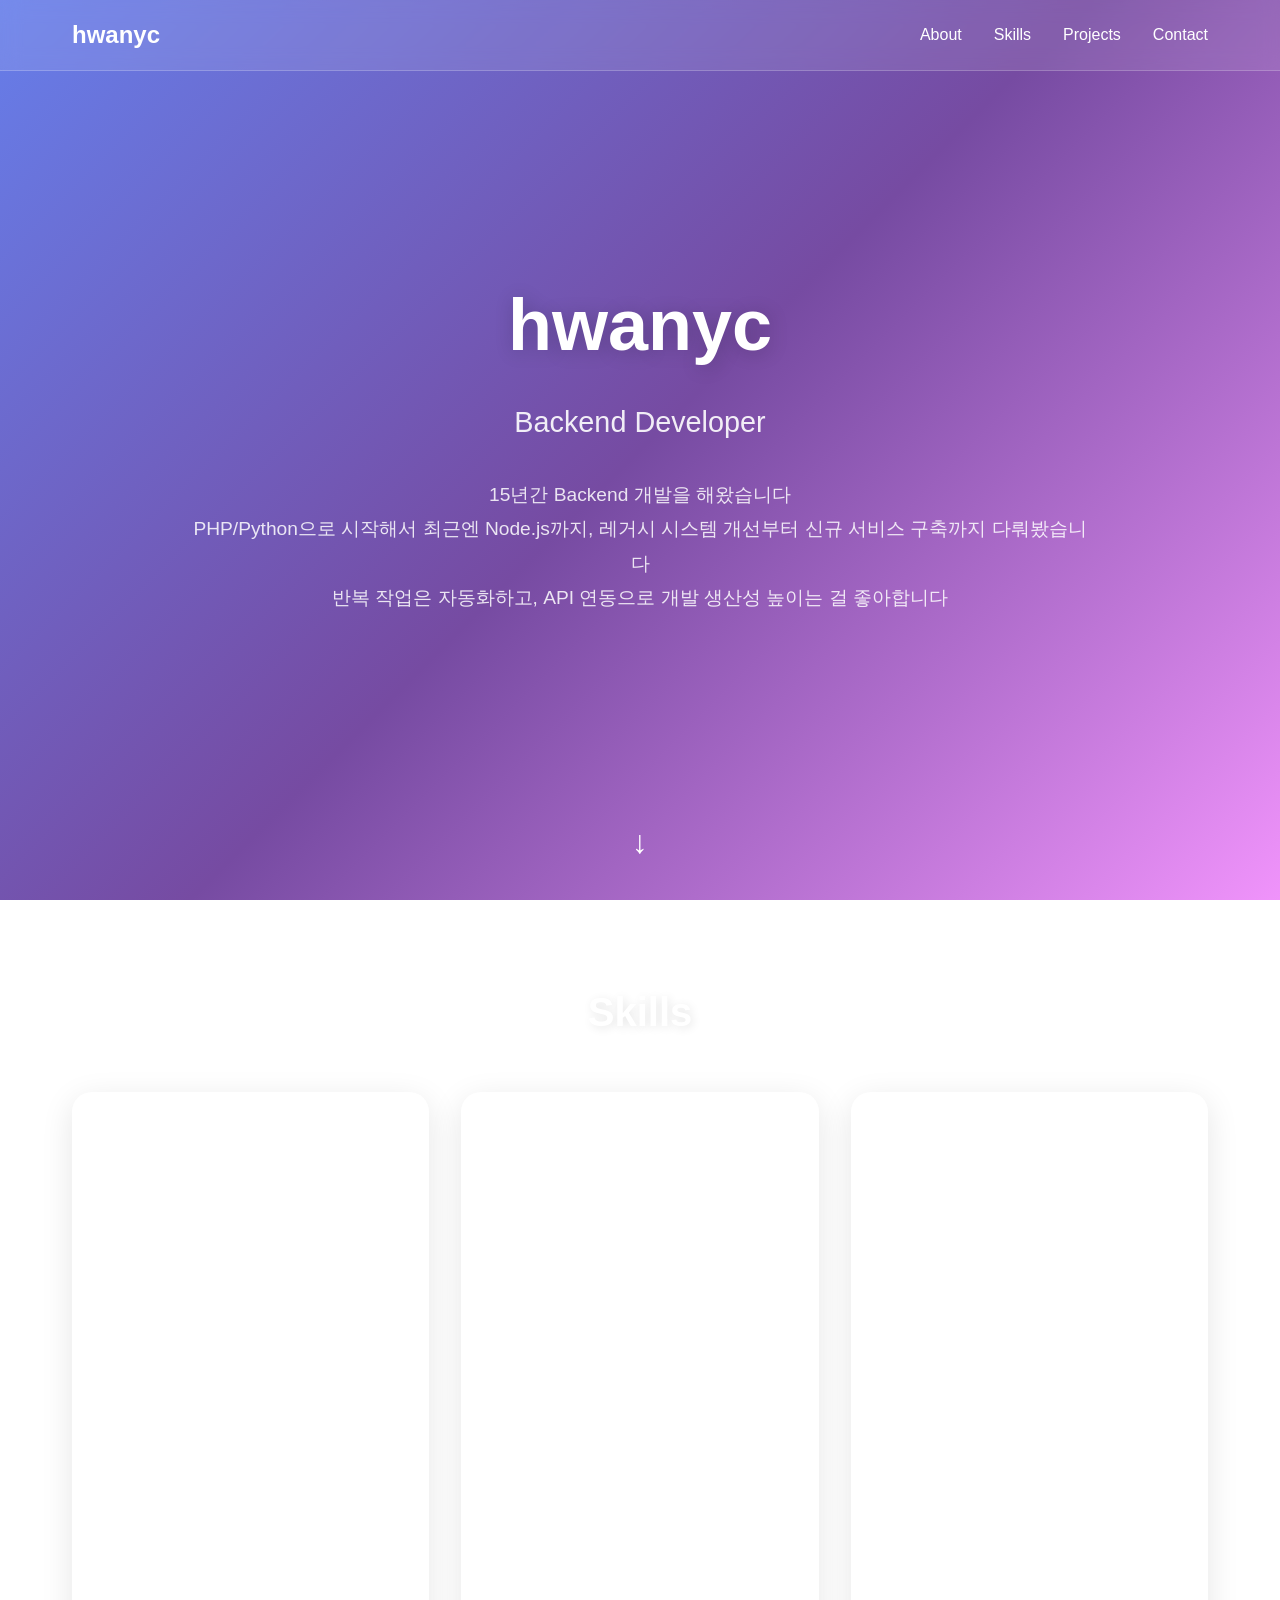
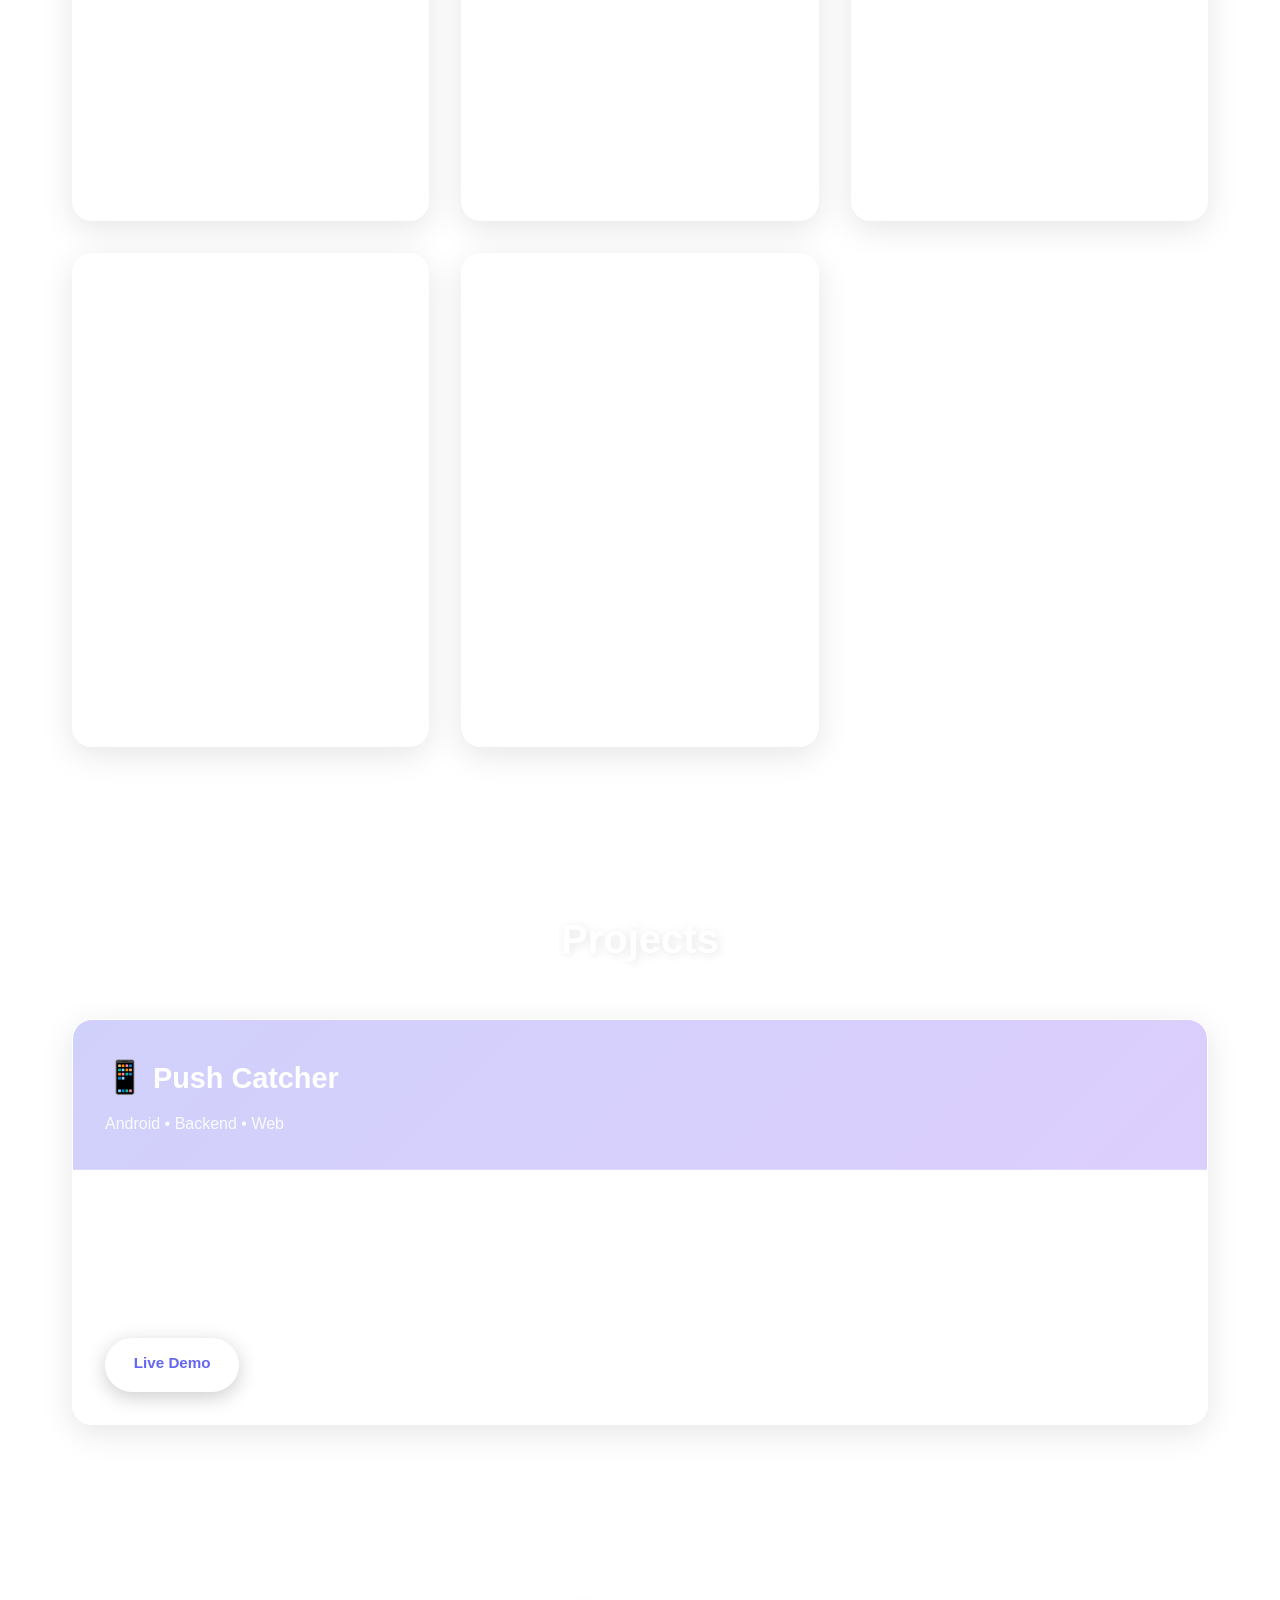
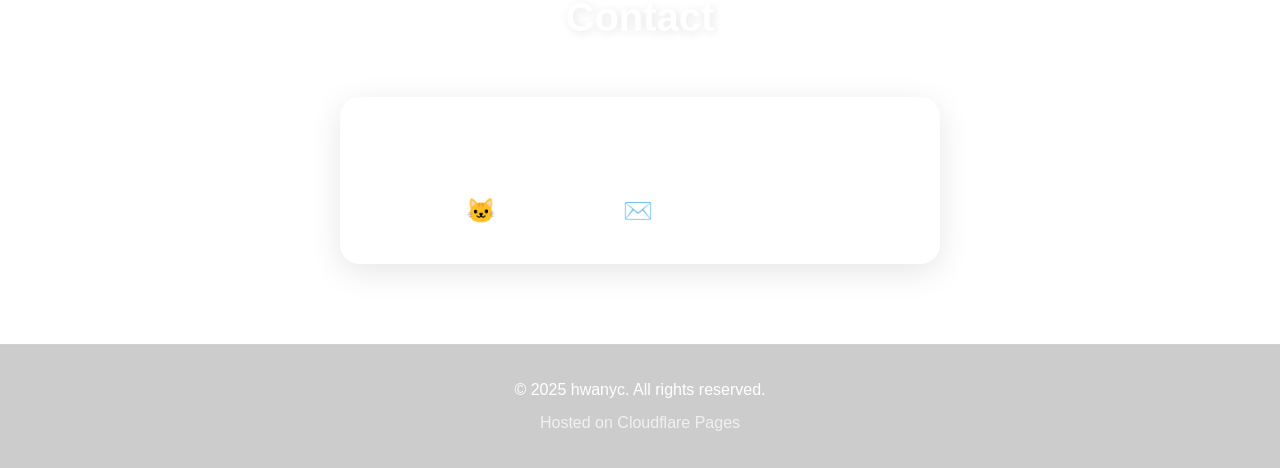
==== commit a2ac35a5: "Merge pull request #3 from hwanyc-repository/claude/create-portfolio-page-01ToMmtqpBzb4zVoCqfh4qi5 U" ====
--- a/index.html
+++ b/index.html
@@ -249,8 +249,13 @@
                 <p>프로젝트 문의나 협업 제안은 GitHub으로 연락주세요</p>
                 <div class="contact-links">
                     <a href="https://github.com/hwanyc-repository" class="contact-link" target="_blank">
-                        <span class="icon">🐙</span>
+                        <span class="icon">🐱</span>
                         <span>GitHub</span>
+                    </a>
+                    <br/>
+                    <a href="mailto:hwanyc@duck.com" class="contact-link" target="_blank">
+                        <span class="icon">✉️</span>
+                        <span>hwanyc@duck.com</span>
                     </a>
                 </div>
             </div>
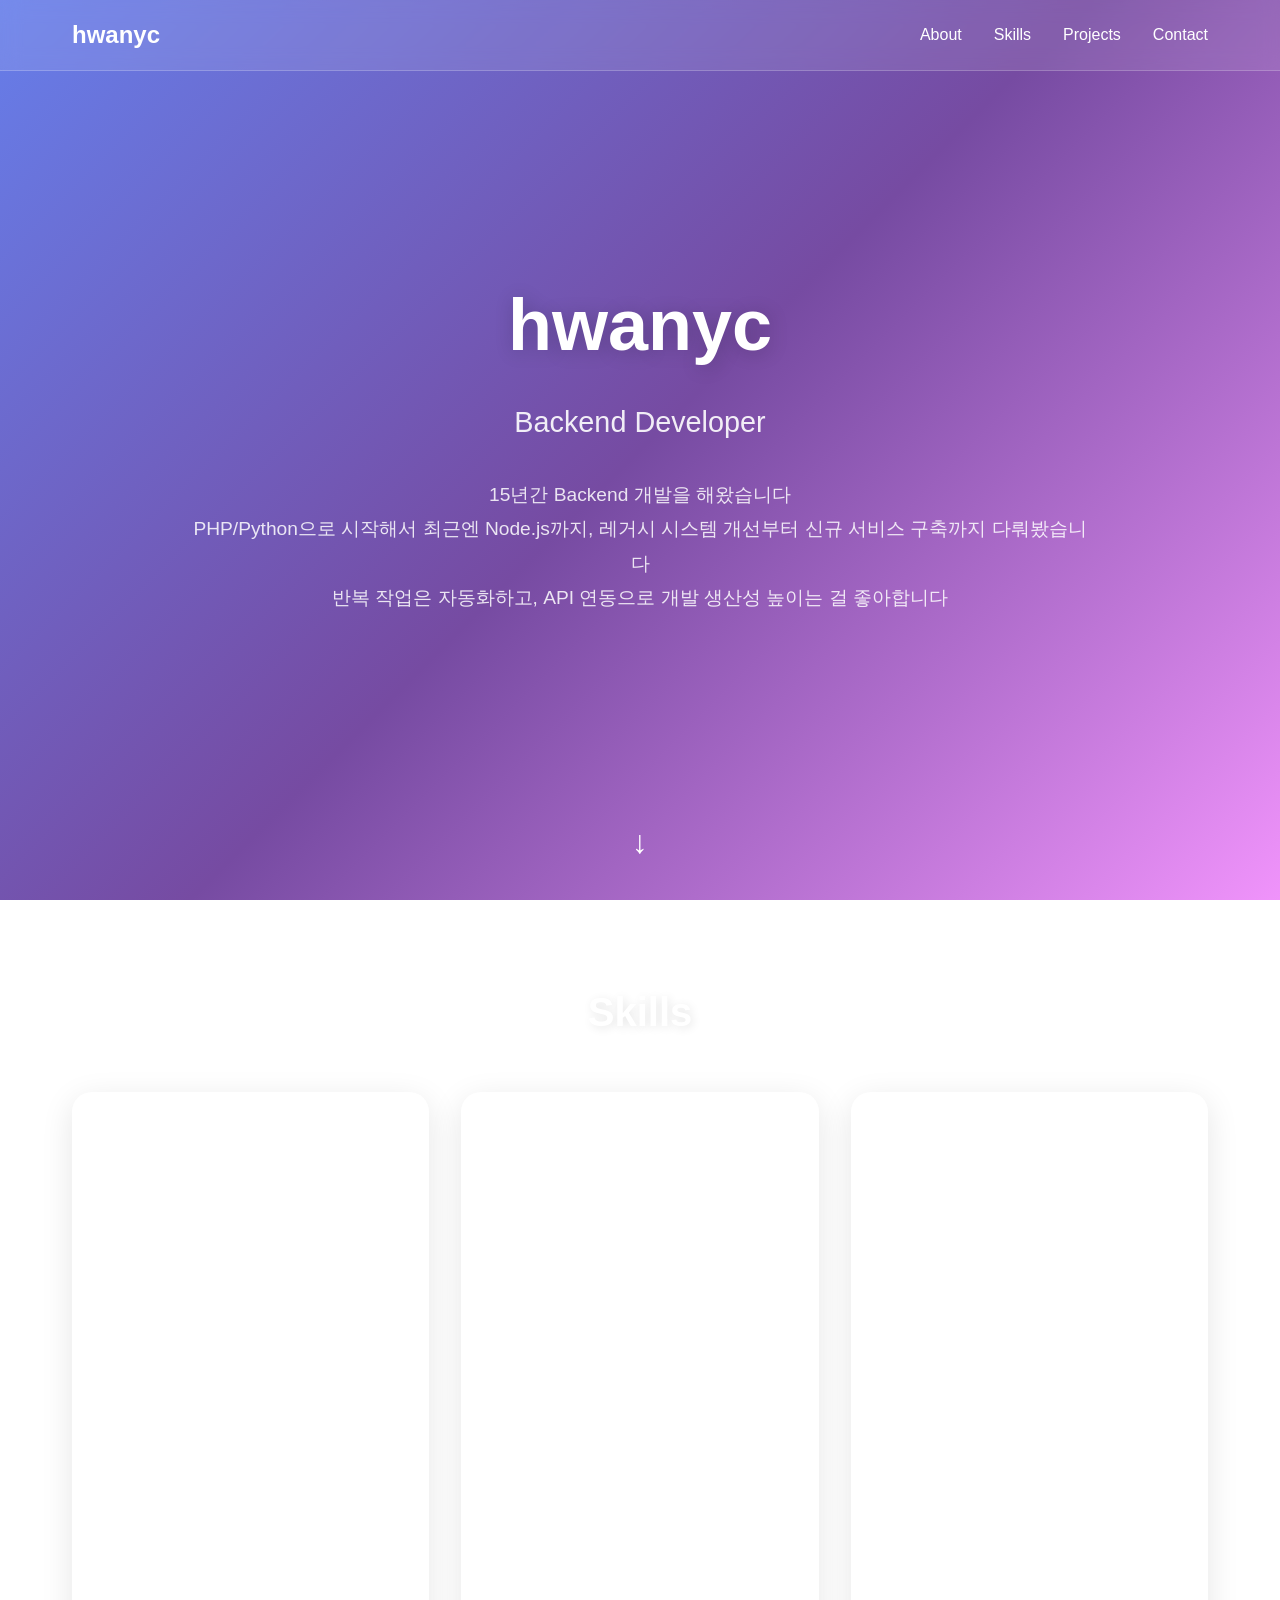
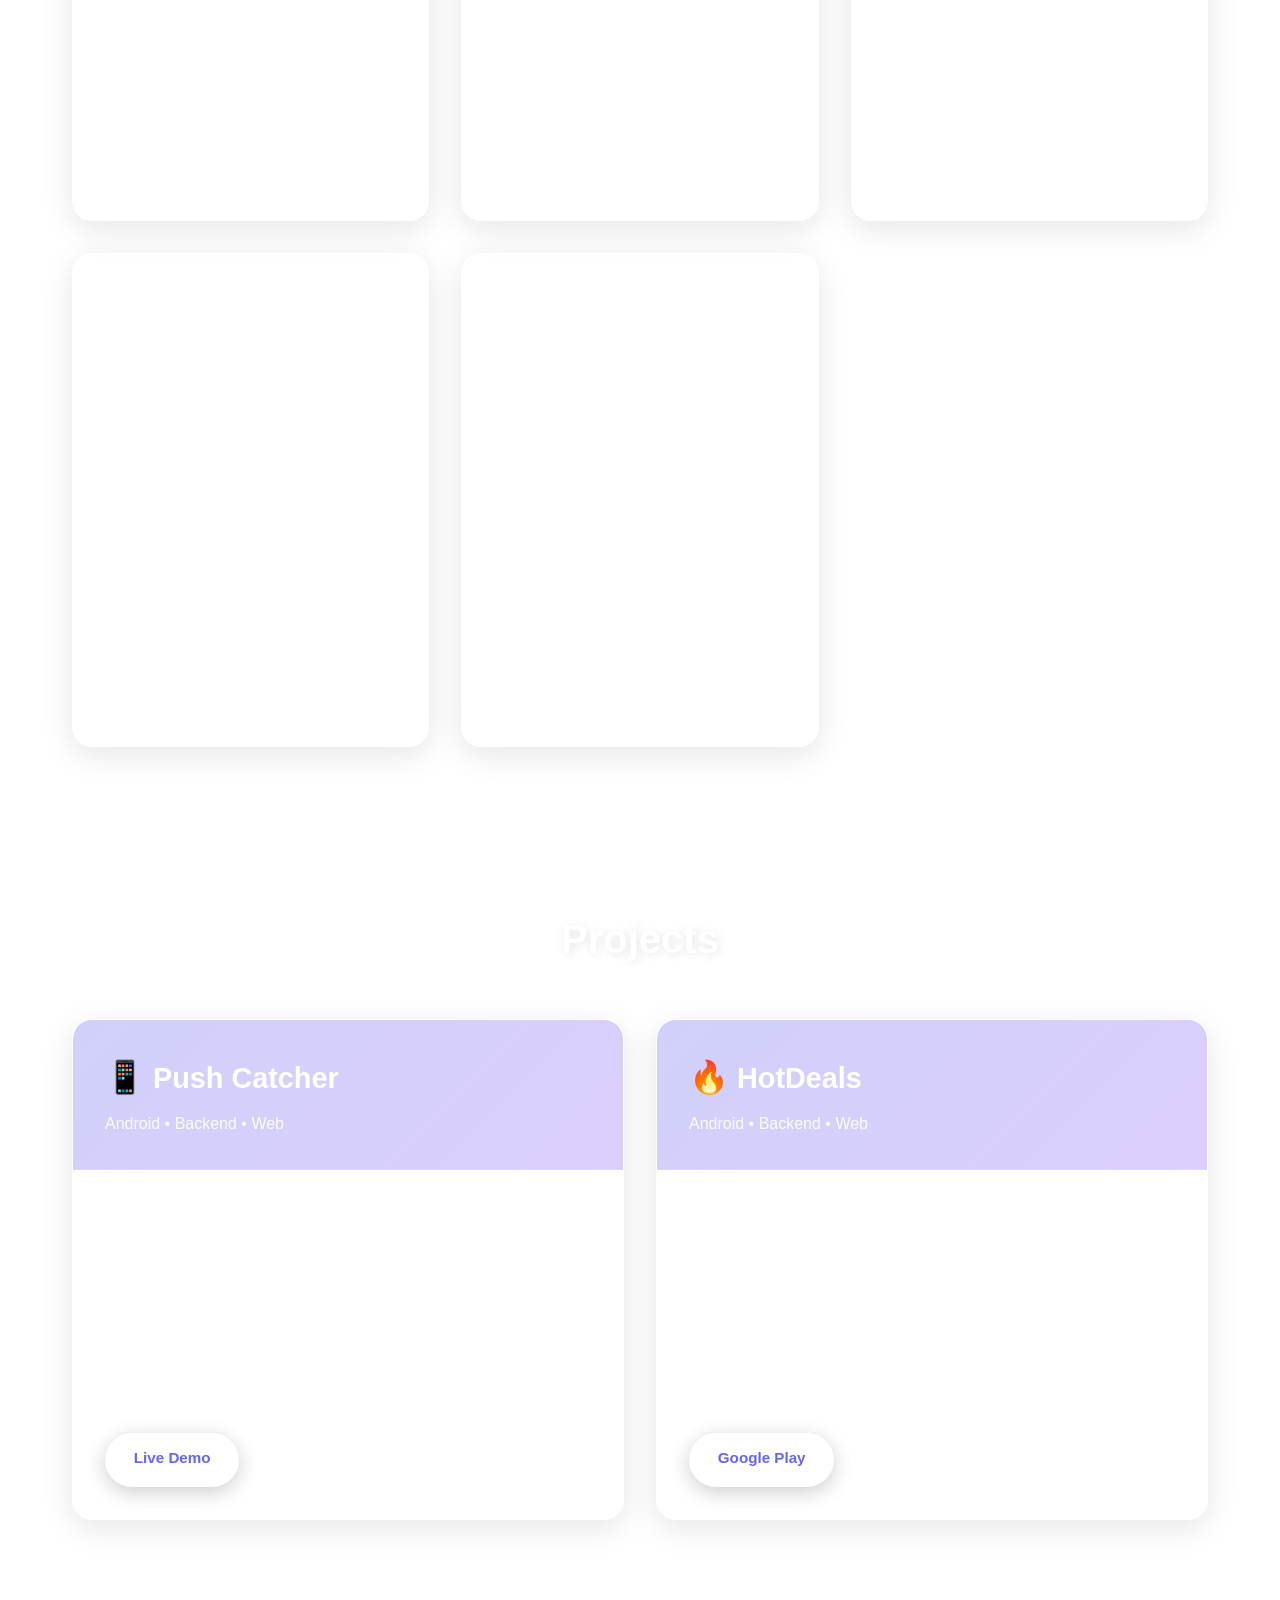
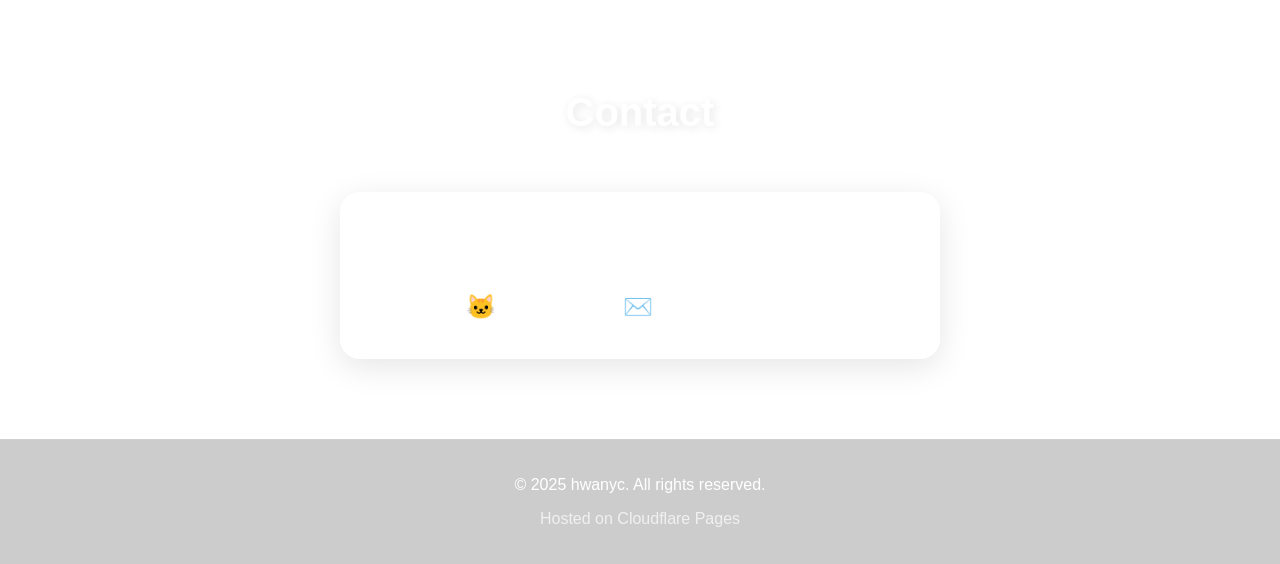
==== commit 6f8b4346: "Add HotDeals app and update portfolio structure - Add hotdeals.html: New landing page for HotDeals a" ====
--- a/index.html
+++ b/index.html
@@ -67,11 +67,13 @@
                     <div class="skill-item">
                         <div class="skill-name">Node.js</div>
                         <div class="skill-description">
-                            Express.js로 RESTful API 구축, 미들웨어 기반 아키텍처 설계
+                            Express.js로 RESTful API 구축, Next.js로 풀스택 앱 개발, 미들웨어 기반 아키텍처 설계
                         </div>
                         <div class="skill-tags">
                             <span class="skill-tag">Node.js</span>
                             <span class="skill-tag">Express.js</span>
+                            <span class="skill-tag">Next.js 14</span>
+                            <span class="skill-tag">TypeScript 5.3</span>
                         </div>
                     </div>
                 </div>
@@ -88,18 +90,20 @@
                             <span class="skill-tag">MySQL</span>
                             <span class="skill-tag">PostgreSQL</span>
                             <span class="skill-tag">Oracle</span>
+                            <span class="skill-tag">MongoDB Atlas</span>
                             <span class="skill-tag">Supabase</span>
                         </div>
                     </div>
                     <div class="skill-item">
                         <div class="skill-name">AWS & Cloud</div>
                         <div class="skill-description">
-                            EC2, S3, Lightsail, Transcoder 활용한 서버 구축 및 운영. SSL 인증서 자동 갱신 스케줄링
+                            EC2, S3, Lightsail, Transcoder 활용한 서버 구축 및 운영. SSL 인증서 자동 갱신 스케줄링. Vercel로 배포 자동화
                         </div>
                         <div class="skill-tags">
                             <span class="skill-tag">AWS EC2</span>
                             <span class="skill-tag">AWS S3</span>
                             <span class="skill-tag">Lightsail</span>
+                            <span class="skill-tag">Vercel</span>
                             <span class="skill-tag">Let's Encrypt</span>
                         </div>
                     </div>
@@ -190,9 +194,14 @@
                         </div>
                         <div class="skill-tags">
                             <span class="skill-tag">Java (Legacy)</span>
-                            <span class="skill-tag">Kotlin</span>
+                            <span class="skill-tag">Kotlin 2.1.0</span>
                             <span class="skill-tag">Jetpack Compose</span>
+                            <span class="skill-tag">Material Design 3</span>
                             <span class="skill-tag">MVVM</span>
+                            <span class="skill-tag">Hilt</span>
+                            <span class="skill-tag">Room</span>
+                            <span class="skill-tag">Retrofit</span>
+                            <span class="skill-tag">Coil</span>
                         </div>
                     </div>
                 </div>
@@ -232,6 +241,36 @@
                         <div class="project-links">
                             <a href="https://push-catcher-frontend.vercel.app/" class="btn btn-primary" target="_blank" onclick="event.stopPropagation()">Live Demo</a>
                             <a href="push-catcher.html" class="btn btn-secondary" data-detail-link>자세히 보기</a>
+                        </div>
+                    </div>
+                </div>
+
+                <!-- HotDeals Project -->
+                <div class="project-card">
+                    <div class="project-header">
+                        <h3>
+                            <span class="icon">🔥</span>
+                            HotDeals
+                        </h3>
+                        <p class="project-type">Android • Backend • Web</p>
+                    </div>
+                    <div class="project-body">
+                        <p class="project-description">
+                            실시간 핫딜 정보를 한눈에 확인하고 키워드 알림으로 놓치지 않는 플랫폼.
+                            퀘이사존, 뽐뿌, 루리웹 등 주요 커뮤니티의 핫딜을 자동 수집하여 제공합니다.
+                            카테고리별 분류, 키워드 알림, 오프라인 저장 등 편리한 기능을 제공합니다.
+                        </p>
+                        <div class="project-tech">
+                            <span class="tech-badge">Kotlin 2.1.0</span>
+                            <span class="tech-badge">Jetpack Compose</span>
+                            <span class="tech-badge">Material Design 3</span>
+                            <span class="tech-badge">Next.js 14</span>
+                            <span class="tech-badge">TypeScript</span>
+                            <span class="tech-badge">MongoDB Atlas</span>
+                        </div>
+                        <div class="project-links">
+                            <a href="https://play.google.com/store" class="btn btn-primary" target="_blank" onclick="event.stopPropagation()">Google Play</a>
+                            <a href="hotdeals.html" class="btn btn-secondary" data-detail-link>자세히 보기</a>
                         </div>
                     </div>
                 </div>
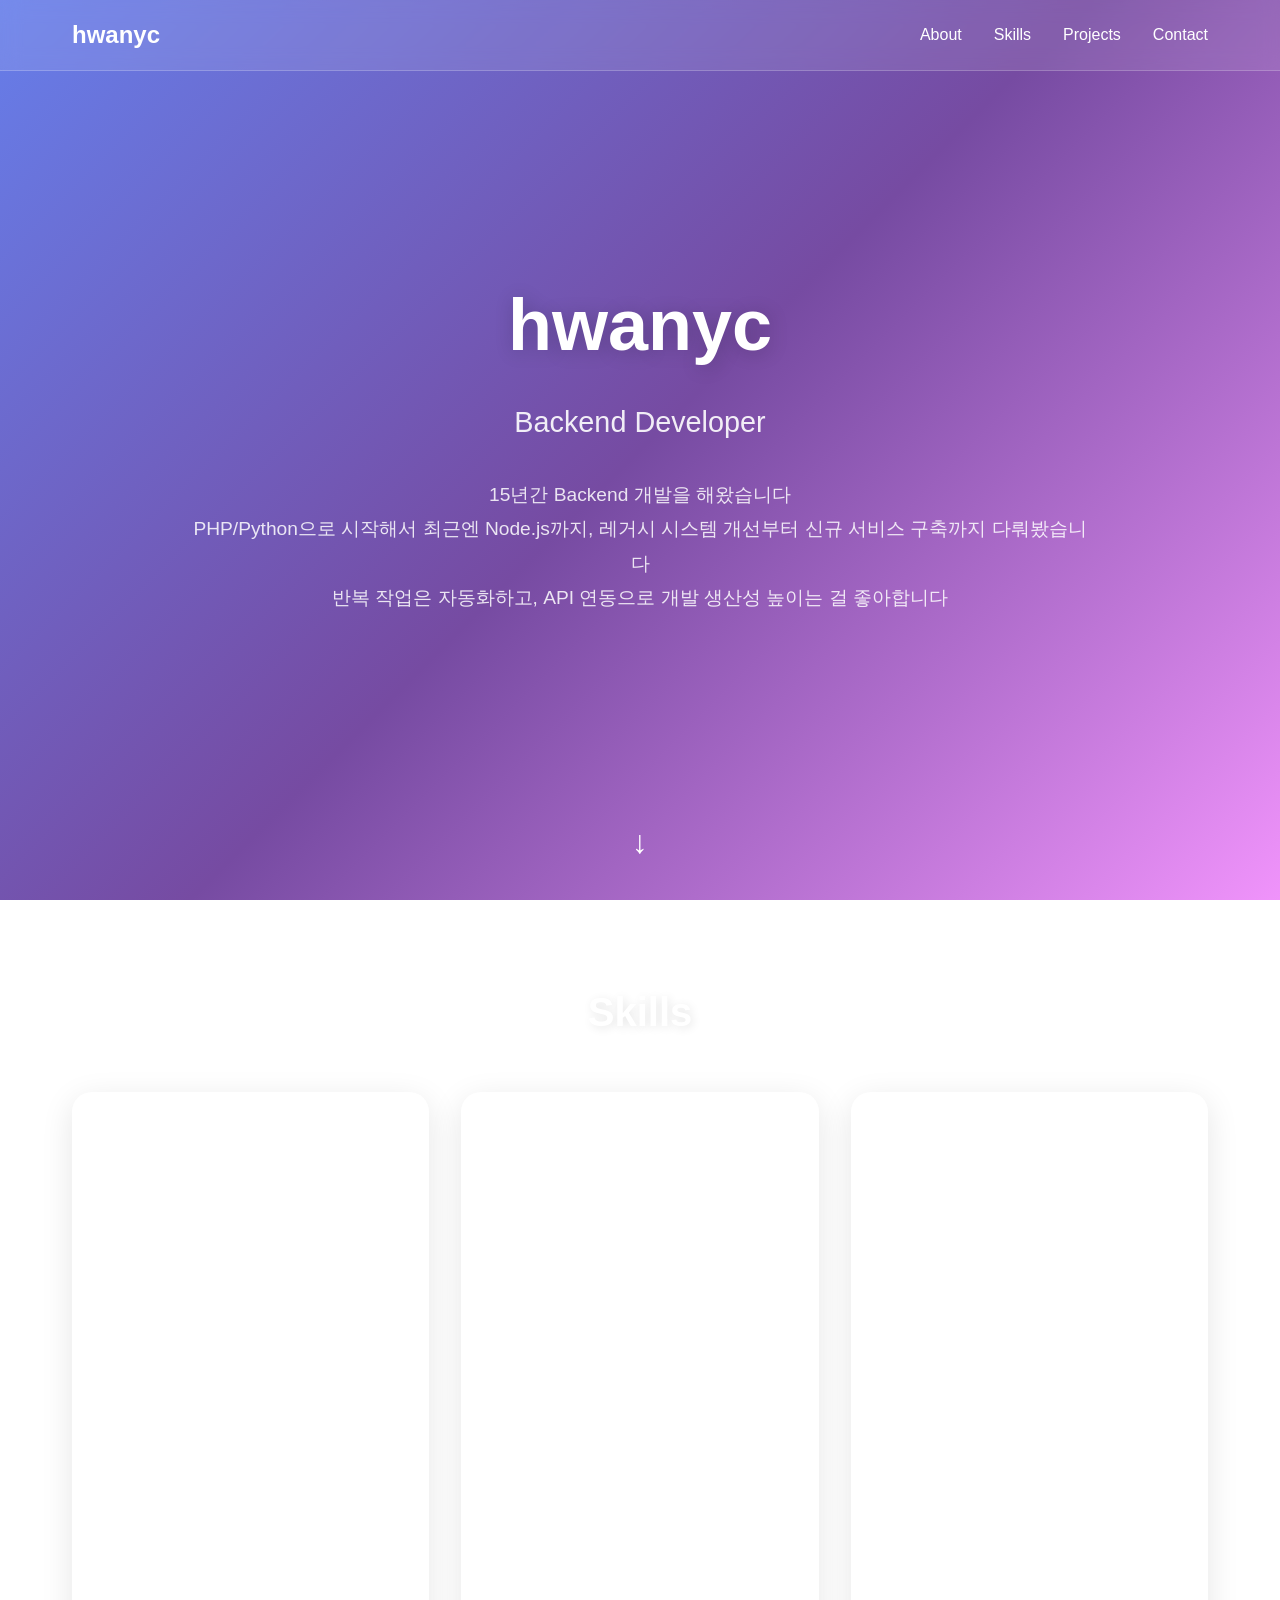
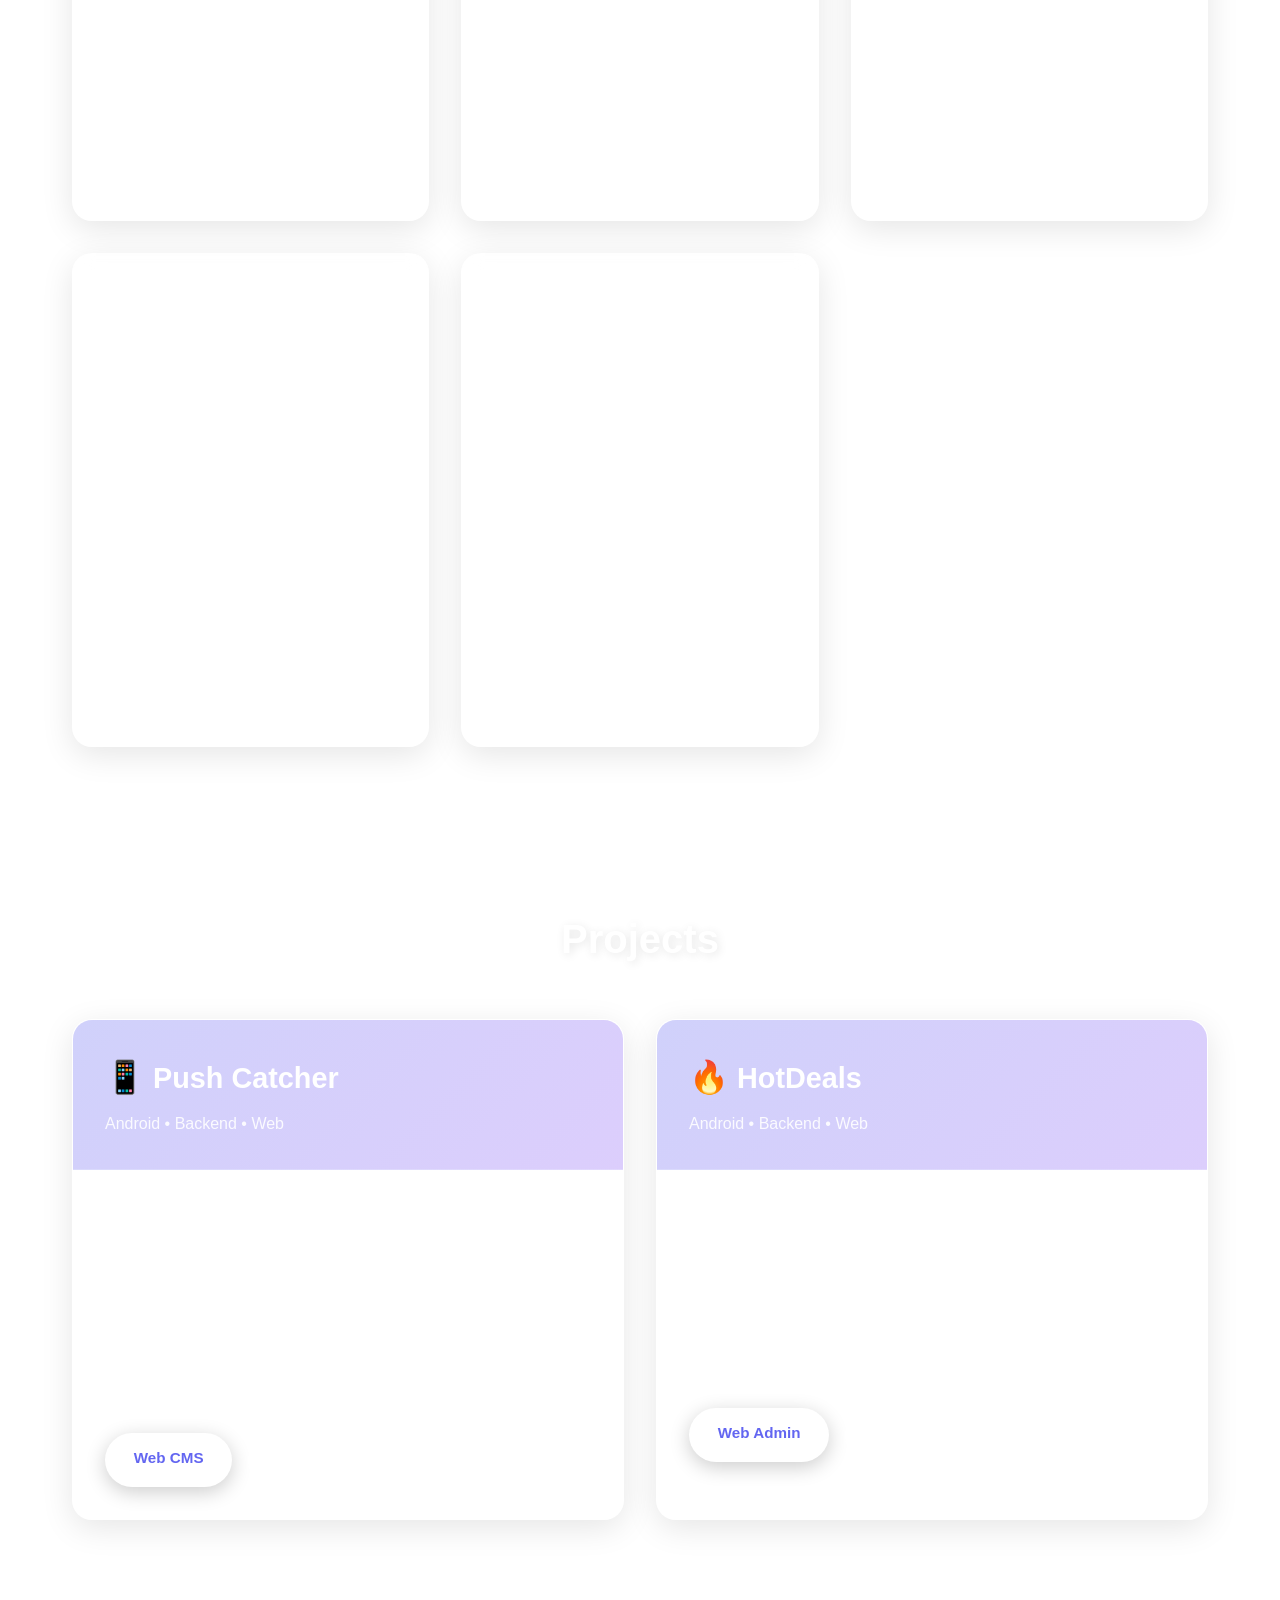
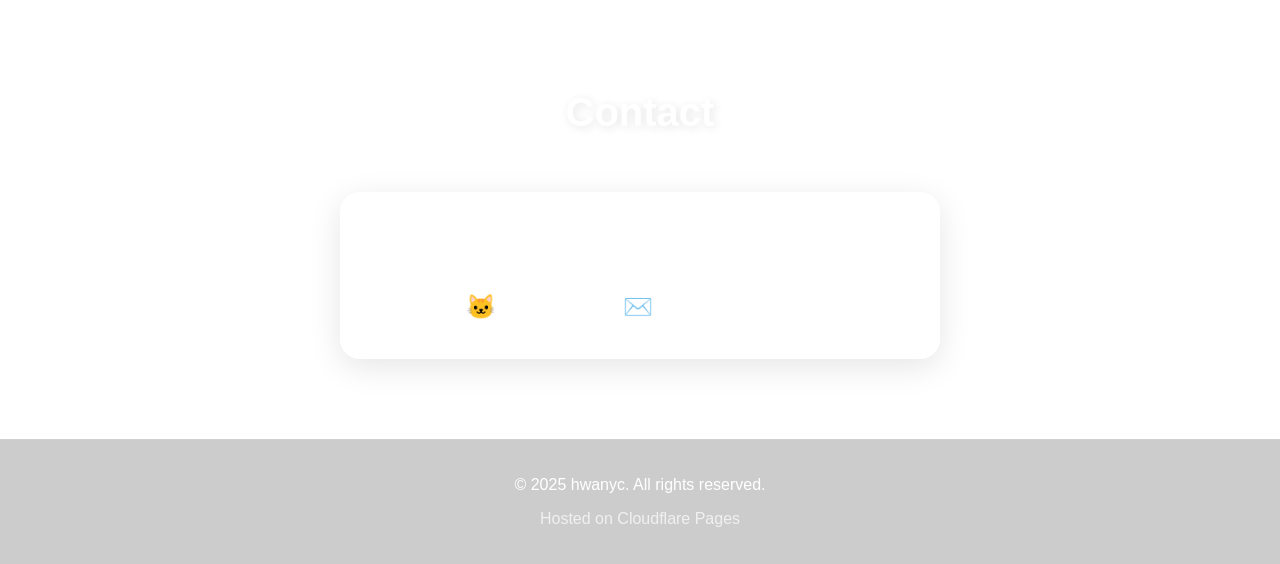
==== commit f27b29d3: "Update project links and descriptions in index.html" ====
--- a/index.html
+++ b/index.html
@@ -239,7 +239,7 @@
                             <span class="tech-badge">Supabase</span>
                         </div>
                         <div class="project-links">
-                            <a href="https://push-catcher-frontend.vercel.app/" class="btn btn-primary" target="_blank" onclick="event.stopPropagation()">Live Demo</a>
+                            <a href="https://push-catcher-frontend.vercel.app/" class="btn btn-primary" target="_blank" onclick="event.stopPropagation()">Web CMS</a>
                             <a href="push-catcher.html" class="btn btn-secondary" data-detail-link>자세히 보기</a>
                         </div>
                     </div>
@@ -257,7 +257,7 @@
                     <div class="project-body">
                         <p class="project-description">
                             실시간 핫딜 정보를 한눈에 확인하고 키워드 알림으로 놓치지 않는 플랫폼.
-                            퀘이사존, 뽐뿌, 루리웹 등 주요 커뮤니티의 핫딜을 자동 수집하여 제공합니다.
+                            주요 커뮤니티의 핫딜을 자동 수집하여 제공합니다.
                             카테고리별 분류, 키워드 알림, 오프라인 저장 등 편리한 기능을 제공합니다.
                         </p>
                         <div class="project-tech">
@@ -269,7 +269,7 @@
                             <span class="tech-badge">MongoDB Atlas</span>
                         </div>
                         <div class="project-links">
-                            <a href="https://play.google.com/store" class="btn btn-primary" target="_blank" onclick="event.stopPropagation()">Google Play</a>
+                            <a href="https://hotdeals-kohl.vercel.app/" class="btn btn-primary" target="_blank" onclick="event.stopPropagation()">Web Admin</a>
                             <a href="hotdeals.html" class="btn btn-secondary" data-detail-link>자세히 보기</a>
                         </div>
                     </div>
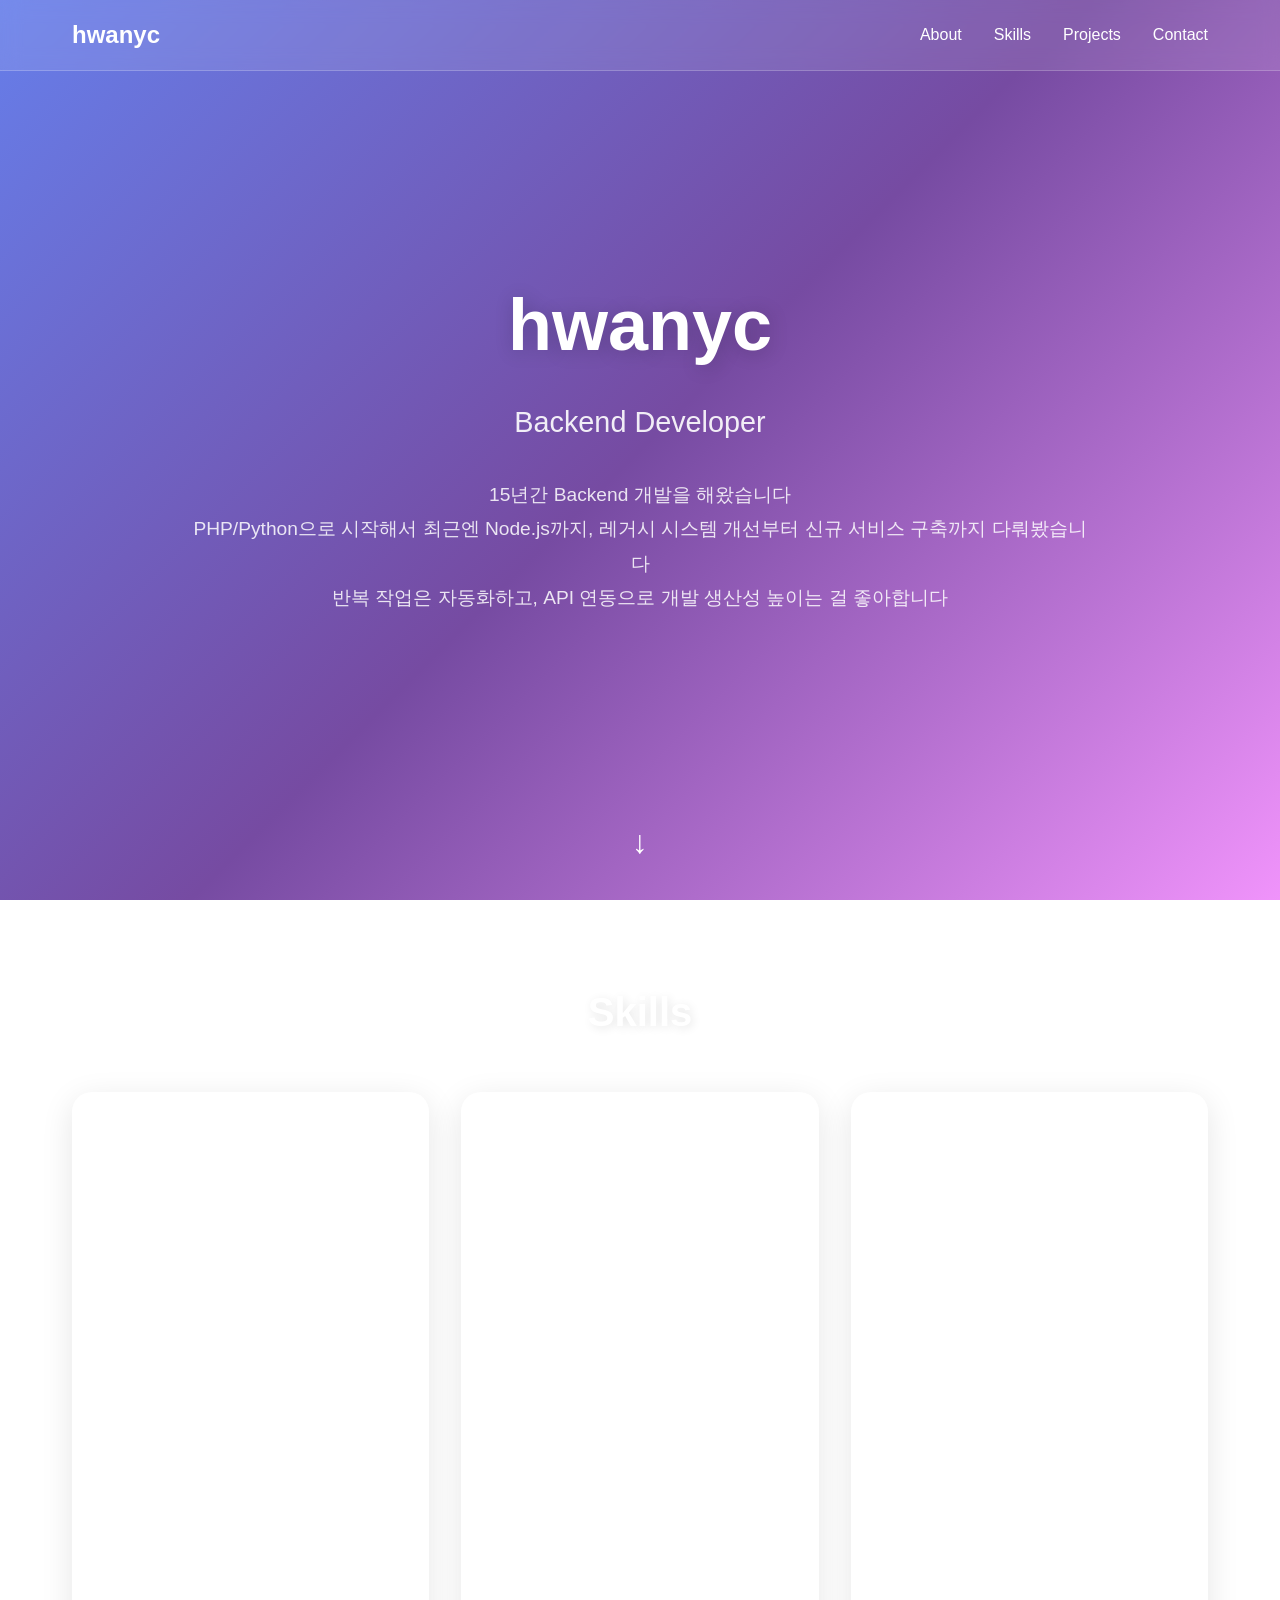
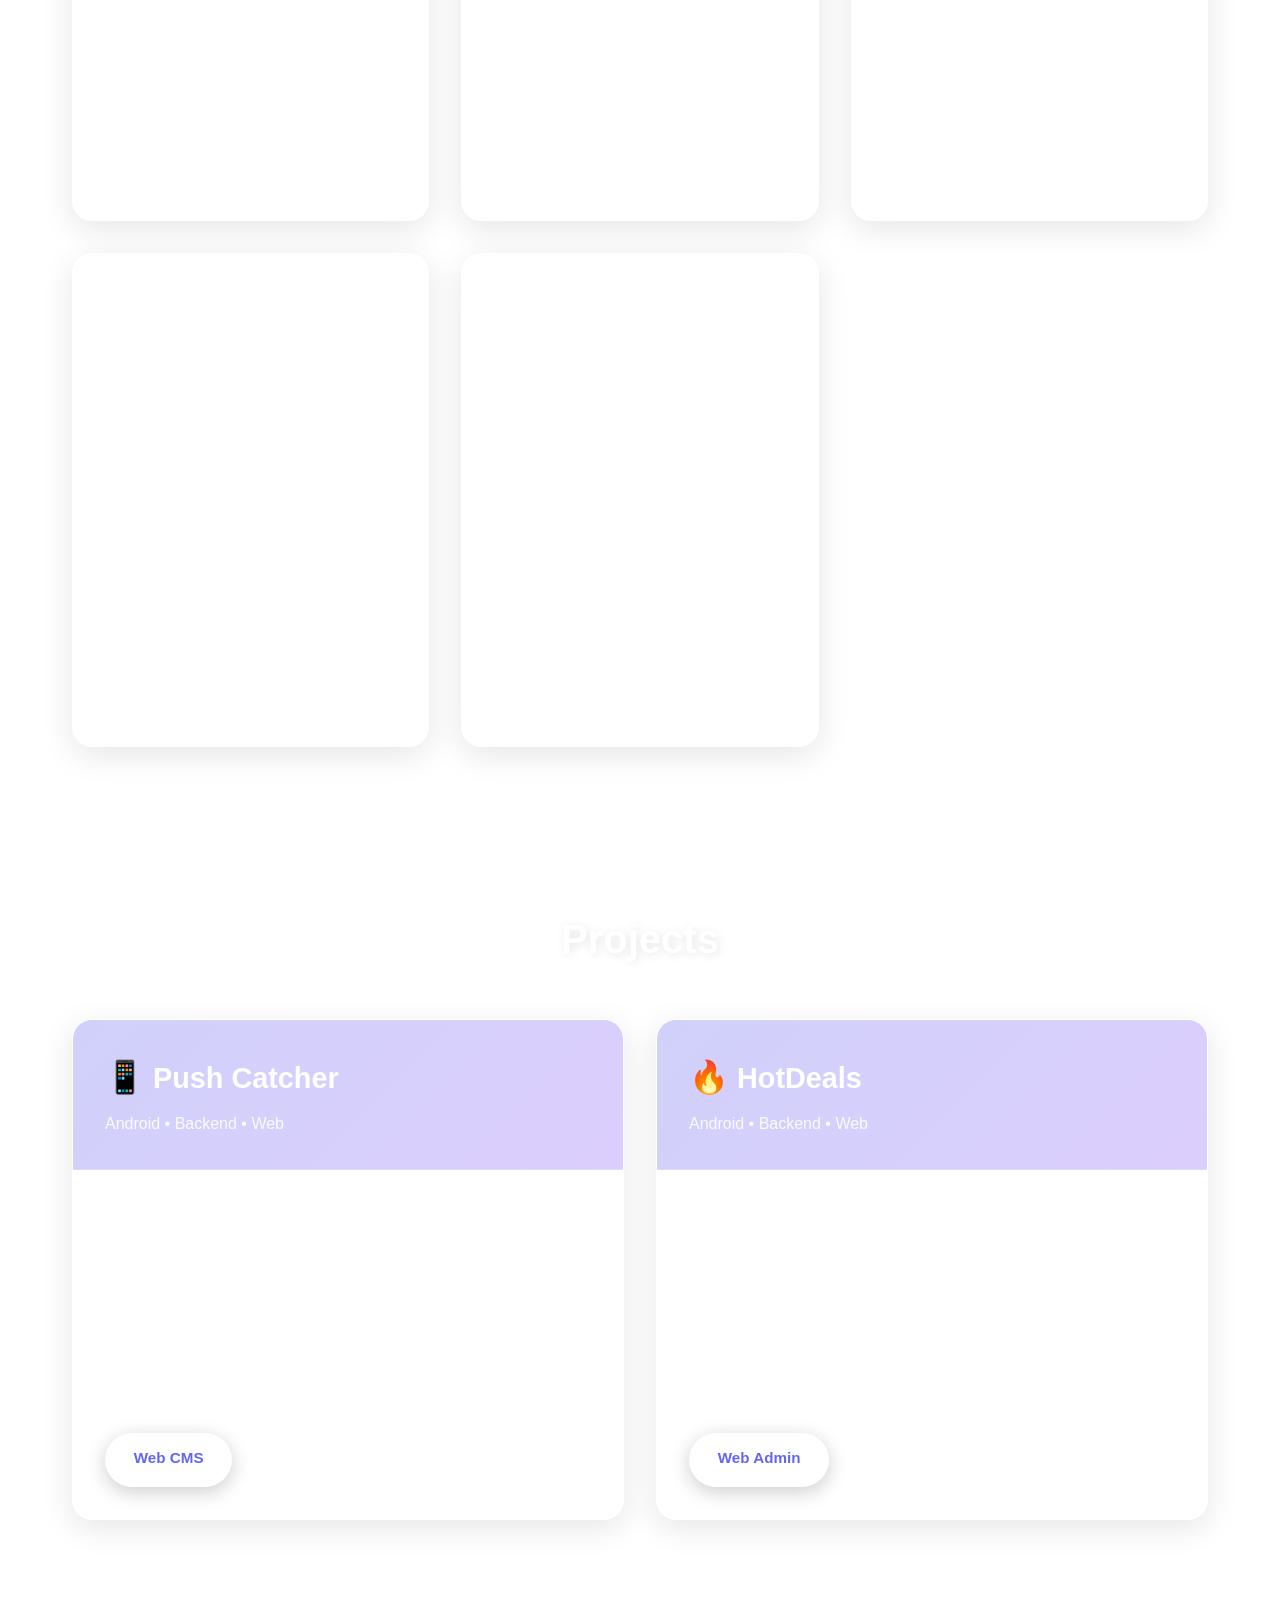
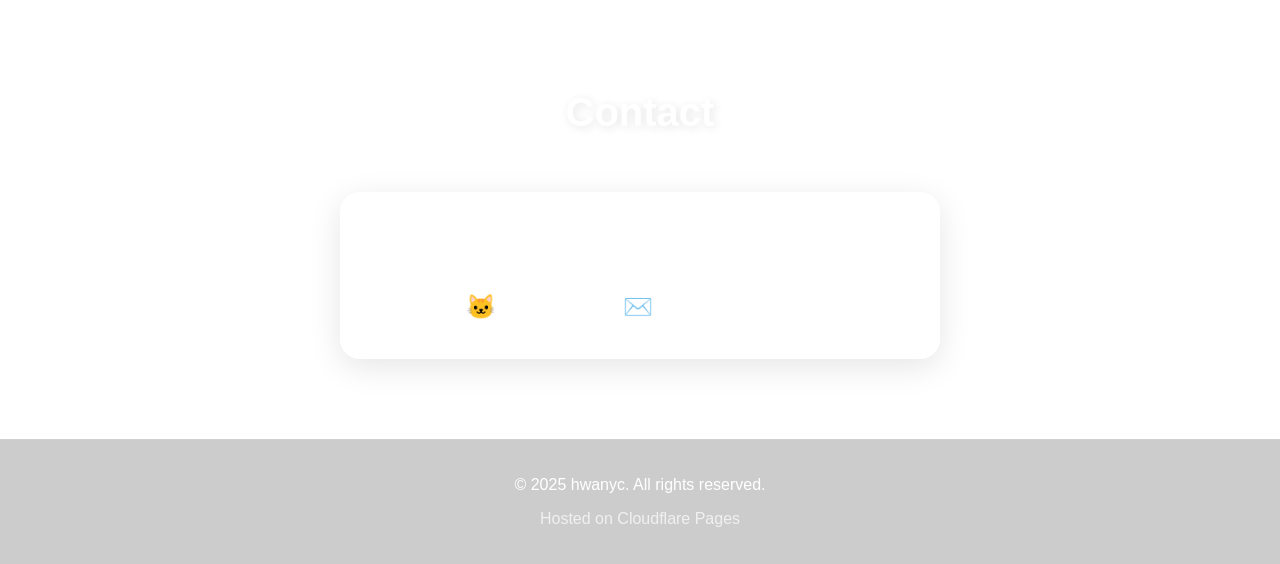
==== commit 500ac2f1: "Add Lambda crawling and FCM notification documentation to HotDeals - Add automation and security fea" ====
--- a/index.html
+++ b/index.html
@@ -257,8 +257,8 @@
                     <div class="project-body">
                         <p class="project-description">
                             실시간 핫딜 정보를 한눈에 확인하고 키워드 알림으로 놓치지 않는 플랫폼.
-                            주요 커뮤니티의 핫딜을 자동 수집하여 제공합니다.
-                            카테고리별 분류, 키워드 알림, 오프라인 저장 등 편리한 기능을 제공합니다.
+                            AWS Lambda와 GitHub Actions를 활용한 자동화된 크롤링 시스템으로 24시간 핫딜을 수집하고,
+                            사용자가 설정한 키워드에 매칭되는 핫딜만 선별하여 FCM 푸시 알림을 발송합니다.
                         </p>
                         <div class="project-tech">
                             <span class="tech-badge">Kotlin 2.1.0</span>
